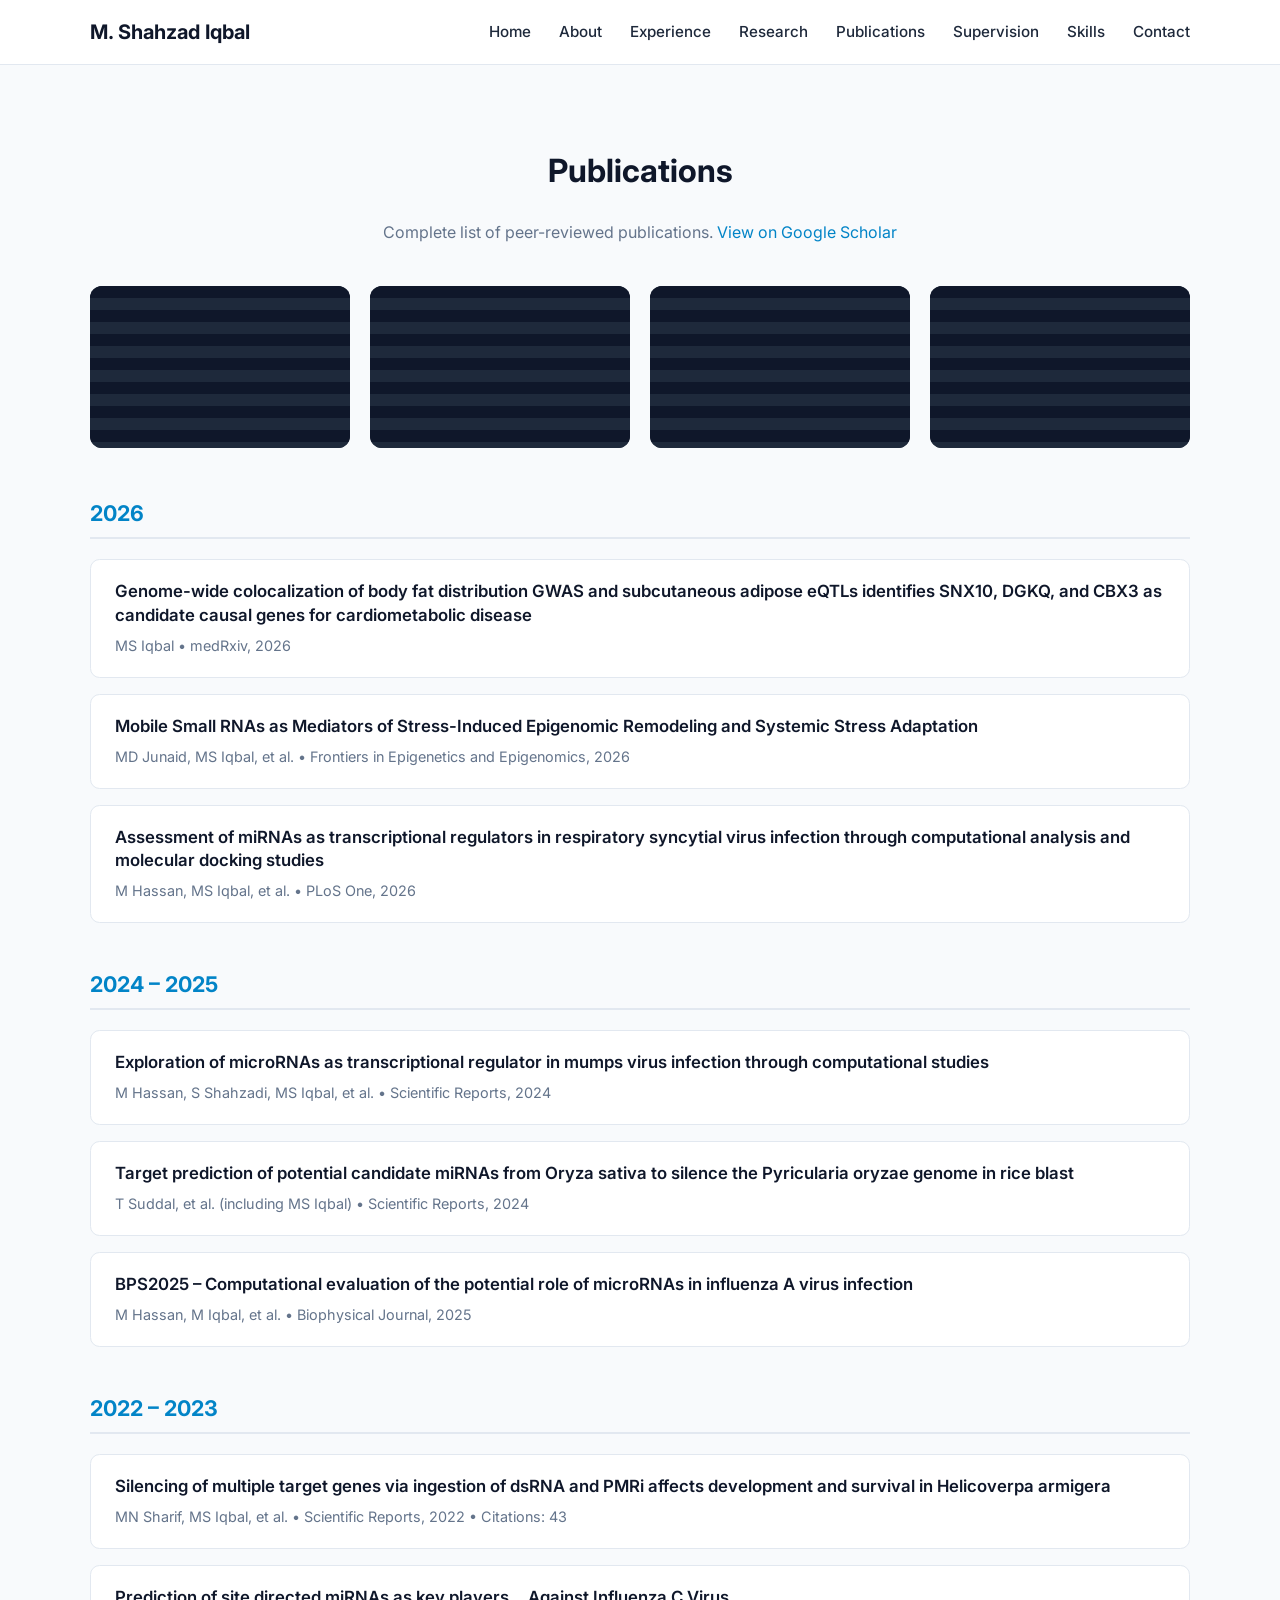
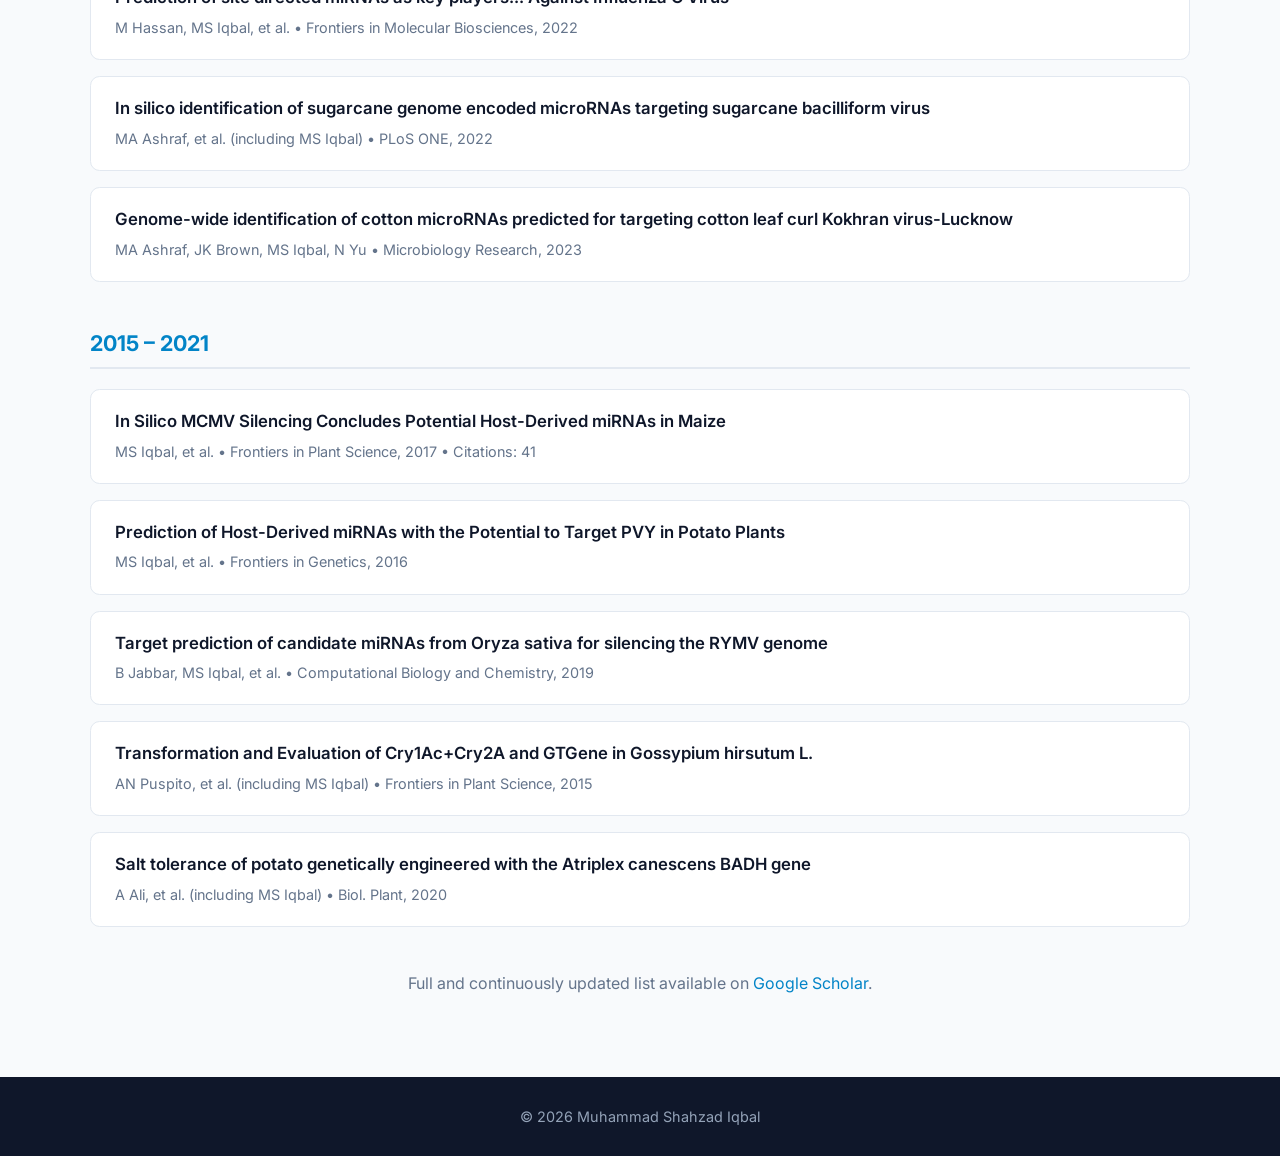
==== publications.html @ 8039675a "Add files via upload" ====
<!DOCTYPE html>
<html lang="en">
<head>
    <meta charset="UTF-8">
    <meta name="viewport" content="width=device-width, initial-scale=1.0">
    <title>Publications | Muhammad Shahzad Iqbal</title>
    <link rel="stylesheet" href="style.css">
    <link href="https://fonts.googleapis.com/css2?family=Inter:wght@400;500;600;700&display=swap" rel="stylesheet">
</head>
<body>

<header class="header">
    <div class="container nav-container">
        <a href="index.html" class="logo">M. Shahzad Iqbal</a>
        <nav class="nav">
            <a href="index.html">Home</a>
            <a href="index.html#about">About</a>
            <a href="index.html#experience">Experience</a>
            <a href="index.html#research">Research</a>
            <a href="publications.html">Publications</a>
            <a href="index.html#supervision">Supervision</a>
            <a href="index.html#skills">Skills</a>
            <a href="index.html#contact">Contact</a>
        </nav>
        <button class="menu-toggle">☰</button>
    </div>
</header>

<section class="section">
    <div class="container">
        <h1 class="section-title">Publications</h1>
        <p class="section-intro">
            Complete list of peer-reviewed publications. 
            <a href="https://scholar.google.com/citations?hl=en&user=-gzVrr4AAAAJ&view_op=list_works&sortby=pubdate" target="_blank">View on Google Scholar</a>
        </p>

        <!-- Highlight Images -->
        <div class="highlight-images">
            <div class="highlight-box">
                <img src="assets/highlight_img1.png" alt="Research Highlight 1" onerror="this.style.display='none'; this.nextElementSibling.style.display='block';">
                <div class="blind-placeholder" style="display:none;"></div>
            </div>
            <div class="highlight-box">
                <img src="assets/highlight_img2.png" alt="Research Highlight 2" onerror="this.style.display='none'; this.nextElementSibling.style.display='block';">
                <div class="blind-placeholder" style="display:none;"></div>
            </div>
            <div class="highlight-box">
                <img src="assets/highlight_img3.png" alt="Research Highlight 3" onerror="this.style.display='none'; this.nextElementSibling.style.display='block';">
                <div class="blind-placeholder" style="display:none;"></div>
            </div>
            <div class="highlight-box">
                <img src="assets/highlight_img4.png" alt="Research Highlight 4" onerror="this.style.display='none'; this.nextElementSibling.style.display='block';">
                <div class="blind-placeholder" style="display:none;"></div>
            </div>
        </div>

        <!-- Year-wise Publications -->
        <div class="year-group">
            <h3 class="year-title">2026</h3>
            <article class="pub-item">
                <h4>Genome-wide colocalization of body fat distribution GWAS and subcutaneous adipose eQTLs identifies SNX10, DGKQ, and CBX3 as candidate causal genes for cardiometabolic disease</h4>
                <p class="pub-meta">MS Iqbal • medRxiv, 2026</p>
            </article>
            <article class="pub-item">
                <h4>Mobile Small RNAs as Mediators of Stress-Induced Epigenomic Remodeling and Systemic Stress Adaptation</h4>
                <p class="pub-meta">MD Junaid, MS Iqbal, et al. • Frontiers in Epigenetics and Epigenomics, 2026</p>
            </article>
            <article class="pub-item">
                <h4>Assessment of miRNAs as transcriptional regulators in respiratory syncytial virus infection through computational analysis and molecular docking studies</h4>
                <p class="pub-meta">M Hassan, MS Iqbal, et al. • PLoS One, 2026</p>
            </article>
        </div>

        <div class="year-group">
            <h3 class="year-title">2024 – 2025</h3>
            <article class="pub-item">
                <h4>Exploration of microRNAs as transcriptional regulator in mumps virus infection through computational studies</h4>
                <p class="pub-meta">M Hassan, S Shahzadi, MS Iqbal, et al. • Scientific Reports, 2024</p>
            </article>
            <article class="pub-item">
                <h4>Target prediction of potential candidate miRNAs from Oryza sativa to silence the Pyricularia oryzae genome in rice blast</h4>
                <p class="pub-meta">T Suddal, et al. (including MS Iqbal) • Scientific Reports, 2024</p>
            </article>
            <article class="pub-item">
                <h4>BPS2025 – Computational evaluation of the potential role of microRNAs in influenza A virus infection</h4>
                <p class="pub-meta">M Hassan, M Iqbal, et al. • Biophysical Journal, 2025</p>
            </article>
        </div>

        <div class="year-group">
            <h3 class="year-title">2022 – 2023</h3>
            <article class="pub-item">
                <h4>Silencing of multiple target genes via ingestion of dsRNA and PMRi affects development and survival in Helicoverpa armigera</h4>
                <p class="pub-meta">MN Sharif, MS Iqbal, et al. • Scientific Reports, 2022 • Citations: 43</p>
            </article>
            <article class="pub-item">
                <h4>Prediction of site directed miRNAs as key players... Against Influenza C Virus</h4>
                <p class="pub-meta">M Hassan, MS Iqbal, et al. • Frontiers in Molecular Biosciences, 2022</p>
            </article>
            <article class="pub-item">
                <h4>In silico identification of sugarcane genome encoded microRNAs targeting sugarcane bacilliform virus</h4>
                <p class="pub-meta">MA Ashraf, et al. (including MS Iqbal) • PLoS ONE, 2022</p>
            </article>
            <article class="pub-item">
                <h4>Genome-wide identification of cotton microRNAs predicted for targeting cotton leaf curl Kokhran virus-Lucknow</h4>
                <p class="pub-meta">MA Ashraf, JK Brown, MS Iqbal, N Yu • Microbiology Research, 2023</p>
            </article>
        </div>

        <div class="year-group">
            <h3 class="year-title">2015 – 2021</h3>
            <article class="pub-item">
                <h4>In Silico MCMV Silencing Concludes Potential Host-Derived miRNAs in Maize</h4>
                <p class="pub-meta">MS Iqbal, et al. • Frontiers in Plant Science, 2017 • Citations: 41</p>
            </article>
            <article class="pub-item">
                <h4>Prediction of Host-Derived miRNAs with the Potential to Target PVY in Potato Plants</h4>
                <p class="pub-meta">MS Iqbal, et al. • Frontiers in Genetics, 2016</p>
            </article>
            <article class="pub-item">
                <h4>Target prediction of candidate miRNAs from Oryza sativa for silencing the RYMV genome</h4>
                <p class="pub-meta">B Jabbar, MS Iqbal, et al. • Computational Biology and Chemistry, 2019</p>
            </article>
            <article class="pub-item">
                <h4>Transformation and Evaluation of Cry1Ac+Cry2A and GTGene in Gossypium hirsutum L.</h4>
                <p class="pub-meta">AN Puspito, et al. (including MS Iqbal) • Frontiers in Plant Science, 2015</p>
            </article>
            <article class="pub-item">
                <h4>Salt tolerance of potato genetically engineered with the Atriplex canescens BADH gene</h4>
                <p class="pub-meta">A Ali, et al. (including MS Iqbal) • Biol. Plant, 2020</p>
            </article>
        </div>

        <p class="more-pubs">
            Full and continuously updated list available on 
            <a href="https://scholar.google.com/citations?hl=en&user=-gzVrr4AAAAJ&view_op=list_works&sortby=pubdate" target="_blank">Google Scholar</a>.
        </p>
    </div>
</section>

<footer class="footer">
    <div class="container"><p>© 2026 Muhammad Shahzad Iqbal</p></div>
</footer>

<script src="script.js"></script>
</body>
</html>
---- style.css ----
/* ========================================
   Modern Academic Portfolio - Style Sheet
   Easy to edit: All colors & spacing use CSS variables
======================================== */

:root {
    /* Color System - Easy to change */
    --primary: #0f172a;
    --accent: #0284c7;
    --accent-hover: #0369a1;
    --background: #f8fafc;
    --surface: #ffffff;
    --text: #1e293b;
    --text-muted: #64748b;
    --border: #e2e8f0;
    --section-alt: #f1f5f9;

    /* Typography */
    --font-main: 'Inter', system-ui, -apple-system, sans-serif;

    /* Spacing */
    --container-width: 1100px;
    --section-padding: 5rem 0;
}

/* Reset & Base */
*, *::before, *::after {
    margin: 0;
    padding: 0;
    box-sizing: border-box;
}

html {
    scroll-behavior: smooth;
}

body {
    font-family: var(--font-main);
    background-color: var(--background);
    color: var(--text);
    line-height: 1.6;
    font-size: 16px;
}

img {
    max-width: 100%;
    display: block;
}

a {
    color: var(--accent);
    text-decoration: none;
    transition: color 0.2s ease;
}

a:hover {
    color: var(--accent-hover);
}

.container {
    width: 90%;
    max-width: var(--container-width);
    margin: 0 auto;
}

/* ========== Header / Navigation ========== */
.header {
    position: sticky;
    top: 0;
    background: rgba(255, 255, 255, 0.95);
    backdrop-filter: blur(10px);
    border-bottom: 1px solid var(--border);
    z-index: 1000;
    padding: 1rem 0;
}

.nav-container {
    display: flex;
    justify-content: space-between;
    align-items: center;
}

.logo {
    font-weight: 700;
    font-size: 1.25rem;
    color: var(--primary);
}

.nav {
    display: flex;
    gap: 1.75rem;
}

.nav a {
    color: var(--text);
    font-weight: 500;
    font-size: 0.95rem;
}

.nav a:hover {
    color: var(--accent);
}

.menu-toggle {
    display: none;
    background: none;
    border: none;
    font-size: 1.5rem;
    cursor: pointer;
    color: var(--primary);
}

/* ========== Hero Section ========== */
.hero {
    padding: 6rem 0 5rem;
    background: linear-gradient(135deg, #f8fafc 0%, #e0f2fe 100%);
}

.hero-content {
    display: grid;
    grid-template-columns: 1.4fr 1fr;
    gap: 3rem;
    align-items: center;
}

.eyebrow {
    text-transform: uppercase;
    letter-spacing: 0.08em;
    font-size: 0.85rem;
    font-weight: 600;
    color: var(--accent);
    margin-bottom: 0.75rem;
}

.hero h1 {
    font-size: 2.75rem;
    font-weight: 700;
    color: var(--primary);
    line-height: 1.2;
    margin-bottom: 0.75rem;
}

.subtitle {
    font-size: 1.2rem;
    font-weight: 500;
    color: var(--text);
    margin-bottom: 1.25rem;
}

.hero-desc {
    color: var(--text-muted);
    margin-bottom: 2rem;
    max-width: 540px;
}

.hero-buttons {
    display: flex;
    gap: 1rem;
    flex-wrap: wrap;
}

.profile-img {
    width: 100%;
    max-width: 340px;
    border-radius: 1rem;
    box-shadow: 0 20px 40px -10px rgba(15, 23, 42, 0.15);
    border: 4px solid white;
    margin: 0 auto;
}

/* ========== Buttons ========== */
.btn {
    display: inline-block;
    padding: 0.75rem 1.75rem;
    border-radius: 0.5rem;
    font-weight: 600;
    font-size: 0.95rem;
    transition: all 0.2s ease;
}

.btn-primary {
    background: var(--accent);
    color: white;
}

.btn-primary:hover {
    background: var(--accent-hover);
    color: white;
    transform: translateY(-1px);
}

.btn-secondary {
    background: white;
    color: var(--primary);
    border: 1px solid var(--border);
}

.btn-secondary:hover {
    border-color: var(--accent);
    color: var(--accent);
}

/* ========== Sections ========== */
.section {
    padding: var(--section-padding);
}

.section-alt {
    background-color: var(--section-alt);
}

.section-title {
    font-size: 2rem;
    font-weight: 700;
    color: var(--primary);
    margin-bottom: 1.5rem;
    text-align: center;
}
/* Contact Grid - Multi column */
.contact-grid {
    display: grid;
    grid-template-columns: repeat(auto-fit, minmax(220px, 1fr));
    gap: 1.25rem;
    margin-top: 2rem;
}

.contact-card {
    background: white;
    border: 1px solid var(--border);
    border-radius: 0.75rem;
    padding: 1.5rem;
    text-align: center;
    color: var(--text);
    transition: all 0.2s ease;
}

.contact-card:hover {
    border-color: var(--accent);
    transform: translateY(-3px);
    box-shadow: 0 8px 20px rgba(2,132,199,0.1);
}

/* Highlight Images + Blind Effect */
.highlight-images {
    display: grid;
    grid-template-columns: repeat(auto-fit, minmax(200px, 1fr));
    gap: 1.25rem;
    margin: 2.5rem 0 3rem;
}

.highlight-box {
    position: relative;
    aspect-ratio: 16/10;
    border-radius: 0.75rem;
    overflow: hidden;
    background: #0f172a;
}

.highlight-box img {
    width: 100%;
    height: 100%;
    object-fit: cover;
}

.blind-placeholder {
    position: absolute;
    inset: 0;
    background: repeating-linear-gradient(
        to bottom,
        #0f172a 0px,
        #0f172a 12px,
        #1e293b 12px,
        #1e293b 24px
    );
    animation: blindRoll 1.8s ease-in-out infinite alternate;
}

@keyframes blindRoll {
    0% { background-position: 0 0; }
    100% { background-position: 0 40px; }
}
.section-intro {
    text-align: center;
    color: var(--text-muted);
    max-width: 700px;
    margin: 0 auto 2.5rem;
}

.subsection-title {
    font-size: 1.15rem;
    font-weight: 600;
    margin: 1.75rem 0 0.75rem;
    color: var(--primary);
}

/* ========== About ========== */
.about-grid {
    display: grid;
    grid-template-columns: 1.6fr 1fr;
    gap: 3rem;
    align-items: start;
}

.about-text p {
    margin-bottom: 1.1rem;
    color: var(--text);
}

.interests-list {
    list-style: none;
    margin-top: 0.5rem;
}

.interests-list li {
    position: relative;
    padding-left: 1.4rem;
    margin-bottom: 0.5rem;
    color: var(--text);
}

.interests-list li::before {
    content: "▸";
    position: absolute;
    left: 0;
    color: var(--accent);
    font-weight: 700;
}

.about-highlights {
    display: grid;
    grid-template-columns: 1fr 1fr;
    gap: 1rem;
}

.highlight-card {
    background: var(--surface);
    border: 1px solid var(--border);
    border-radius: 0.75rem;
    padding: 1.5rem 1rem;
    text-align: center;
    box-shadow: 0 4px 12px rgba(0,0,0,0.03);
}

.highlight-card .number {
    display: block;
    font-size: 1.75rem;
    font-weight: 700;
    color: var(--accent);
    margin-bottom: 0.25rem;
}

.highlight-card .label {
    font-size: 0.85rem;
    color: var(--text-muted);
}

/* ========== Timeline (Experience) ========== */
.timeline {
    position: relative;
    max-width: 800px;
    margin: 0 auto;
}

.timeline::before {
    content: '';
    position: absolute;
    left: 11px;
    top: 0;
    bottom: 0;
    width: 2px;
    background: var(--border);
}

.timeline-item {
    position: relative;
    padding-left: 3rem;
    margin-bottom: 2.5rem;
}

.timeline-marker {
    position: absolute;
    left: 4px;
    top: 6px;
    width: 16px;
    height: 16px;
    background: var(--accent);
    border-radius: 50%;
    border: 3px solid var(--surface);
    box-shadow: 0 0 0 3px var(--accent);
}

.timeline-content h3 {
    font-size: 1.15rem;
    font-weight: 600;
    color: var(--primary);
    margin-bottom: 0.3rem;
}

.timeline-content .meta {
    font-size: 0.9rem;
    color: var(--accent);
    font-weight: 500;
    margin-bottom: 0.5rem;
}

.timeline-content p {
    color: var(--text-muted);
    font-size: 0.95rem;
}

/* ========== Research Areas ========== */
.research-areas {
    display: grid;
    grid-template-columns: repeat(auto-fit, minmax(220px, 1fr));
    gap: 1.25rem;
    margin-top: 1rem;
}

.area-card {
    background: var(--surface);
    border: 1px solid var(--border);
    border-radius: 0.75rem;
    padding: 1.5rem;
    text-align: center;
    font-weight: 600;
    color: var(--primary);
    transition: all 0.2s ease;
}

.area-card:hover {
    border-color: var(--accent);
    transform: translateY(-3px);
    box-shadow: 0 10px 20px rgba(2, 132, 199, 0.08);
}

/* ========== Publications ========== */
.year-group {
    margin-bottom: 2.75rem;
}

.year-title {
    font-size: 1.35rem;
    font-weight: 700;
    color: var(--accent);
    margin-bottom: 1.25rem;
    padding-bottom: 0.4rem;
    border-bottom: 2px solid var(--border);
}

.pub-item {
    background: var(--surface);
    border: 1px solid var(--border);
    border-radius: 0.6rem;
    padding: 1.25rem 1.5rem;
    margin-bottom: 1rem;
}

.pub-item h4 {
    font-size: 1.05rem;
    font-weight: 600;
    color: var(--primary);
    margin-bottom: 0.4rem;
    line-height: 1.4;
}

.pub-meta {
    font-size: 0.9rem;
    color: var(--text-muted);
}

.more-pubs {
    text-align: center;
    margin-top: 2rem;
    color: var(--text-muted);
}

/* ========== Supervision ========== */
.supervision-stats {
    display: grid;
    grid-template-columns: repeat(auto-fit, minmax(180px, 1fr));
    gap: 1.5rem;
    margin-bottom: 2rem;
}

.stat-box {
    background: var(--surface);
    border: 1px solid var(--border);
    border-radius: 0.75rem;
    padding: 2rem 1rem;
    text-align: center;
}

.stat-number {
    display: block;
    font-size: 2.5rem;
    font-weight: 700;
    color: var(--accent);
    line-height: 1;
    margin-bottom: 0.5rem;
}

.stat-label {
    font-size: 0.95rem;
    color: var(--text-muted);
}

.supervision-note {
    text-align: center;
    color: var(--text-muted);
    max-width: 700px;
    margin: 0 auto;
}

/* ========== Skills ========== */
.skills-grid {
    display: grid;
    grid-template-columns: repeat(auto-fit, minmax(260px, 1fr));
    gap: 2rem;
}

.skill-category {
    background: var(--surface);
    border: 1px solid var(--border);
    border-radius: 0.75rem;
    padding: 1.75rem;
}

.skill-category h3 {
    font-size: 1.15rem;
    font-weight: 600;
    color: var(--primary);
    margin-bottom: 1rem;
    padding-bottom: 0.5rem;
    border-bottom: 2px solid var(--accent);
}

.skill-category ul {
    list-style: none;
}

.skill-category li {
    padding: 0.4rem 0;
    color: var(--text);
    position: relative;
    padding-left: 1.2rem;
}

.skill-category li::before {
    content: "•";
    position: absolute;
    left: 0;
    color: var(--accent);
    font-weight: 700;
}

/* ========== Contact ========== */
.contact-container {
    text-align: center;
    max-width: 700px;
}

.contact-intro {
    color: var(--text-muted);
    margin-bottom: 2rem;
}

.contact-details {
    display: flex;
    flex-direction: column;
    gap: 0.85rem;
    margin-bottom: 2rem;
    align-items: center;
}

.contact-item {
    font-size: 1.05rem;
    color: var(--text);
}

/* ========== Footer ========== */
.footer {
    background: var(--primary);
    color: #94a3b8;
    text-align: center;
    padding: 1.75rem 0;
    font-size: 0.9rem;
}

/* ========== Responsive Design ========== */
@media (max-width: 900px) {
    .hero-content {
        grid-template-columns: 1fr;
        text-align: center;
    }

    .hero-text {
        order: 2;
    }

    .hero-image {
        order: 1;
    }

    .hero-desc {
        margin-left: auto;
        margin-right: auto;
    }

    .hero-buttons {
        justify-content: center;
    }

    .about-grid {
        grid-template-columns: 1fr;
    }

    .profile-img {
        max-width: 280px;
    }
}

@media (max-width: 700px) {
    .nav {
        display: none;
    }

    .menu-toggle {
        display: block;
    }

    .hero h1 {
        font-size: 2.1rem;
    }

    .section-title {
        font-size: 1.7rem;
    }

    .about-highlights {
        grid-template-columns: 1fr 1fr;
    }
}

@media (max-width: 480px) {
    .hero {
        padding: 4rem 0 3rem;
    }

    .about-highlights {
        grid-template-columns: 1fr;
    }
}
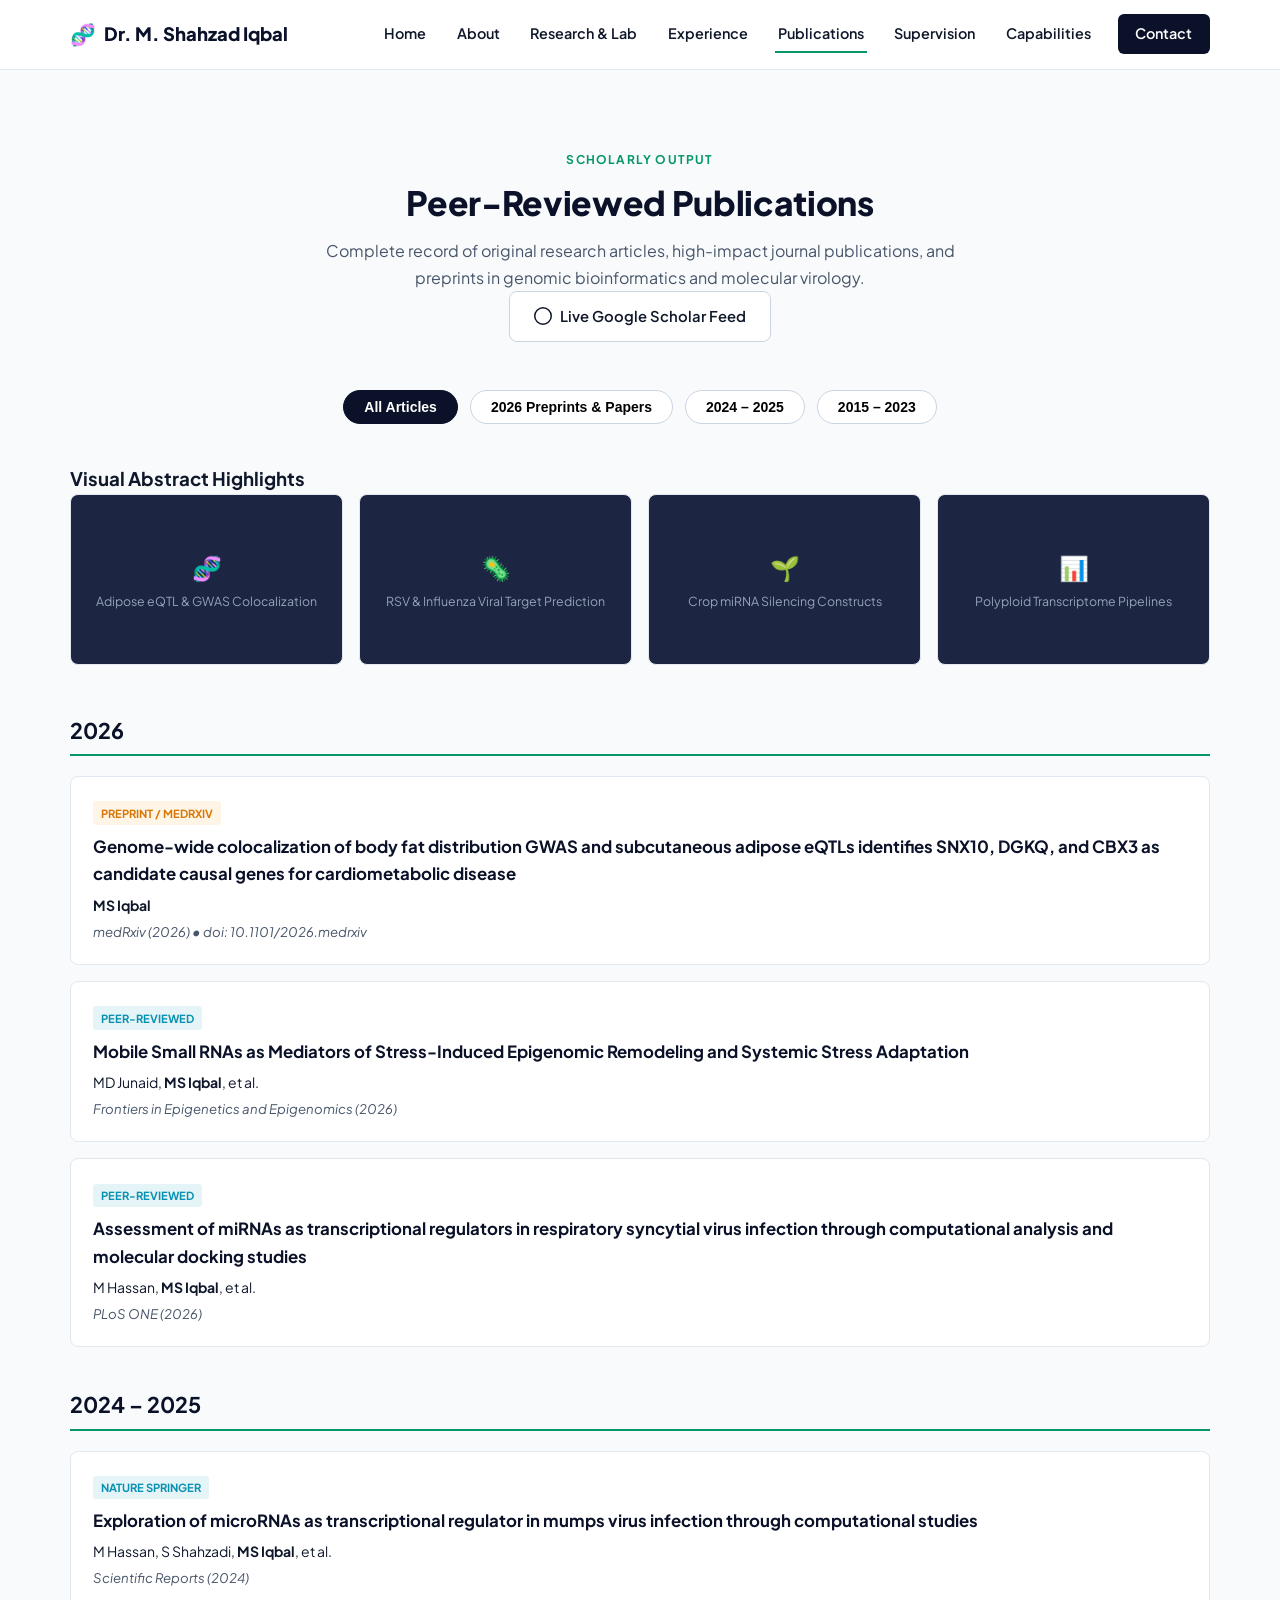
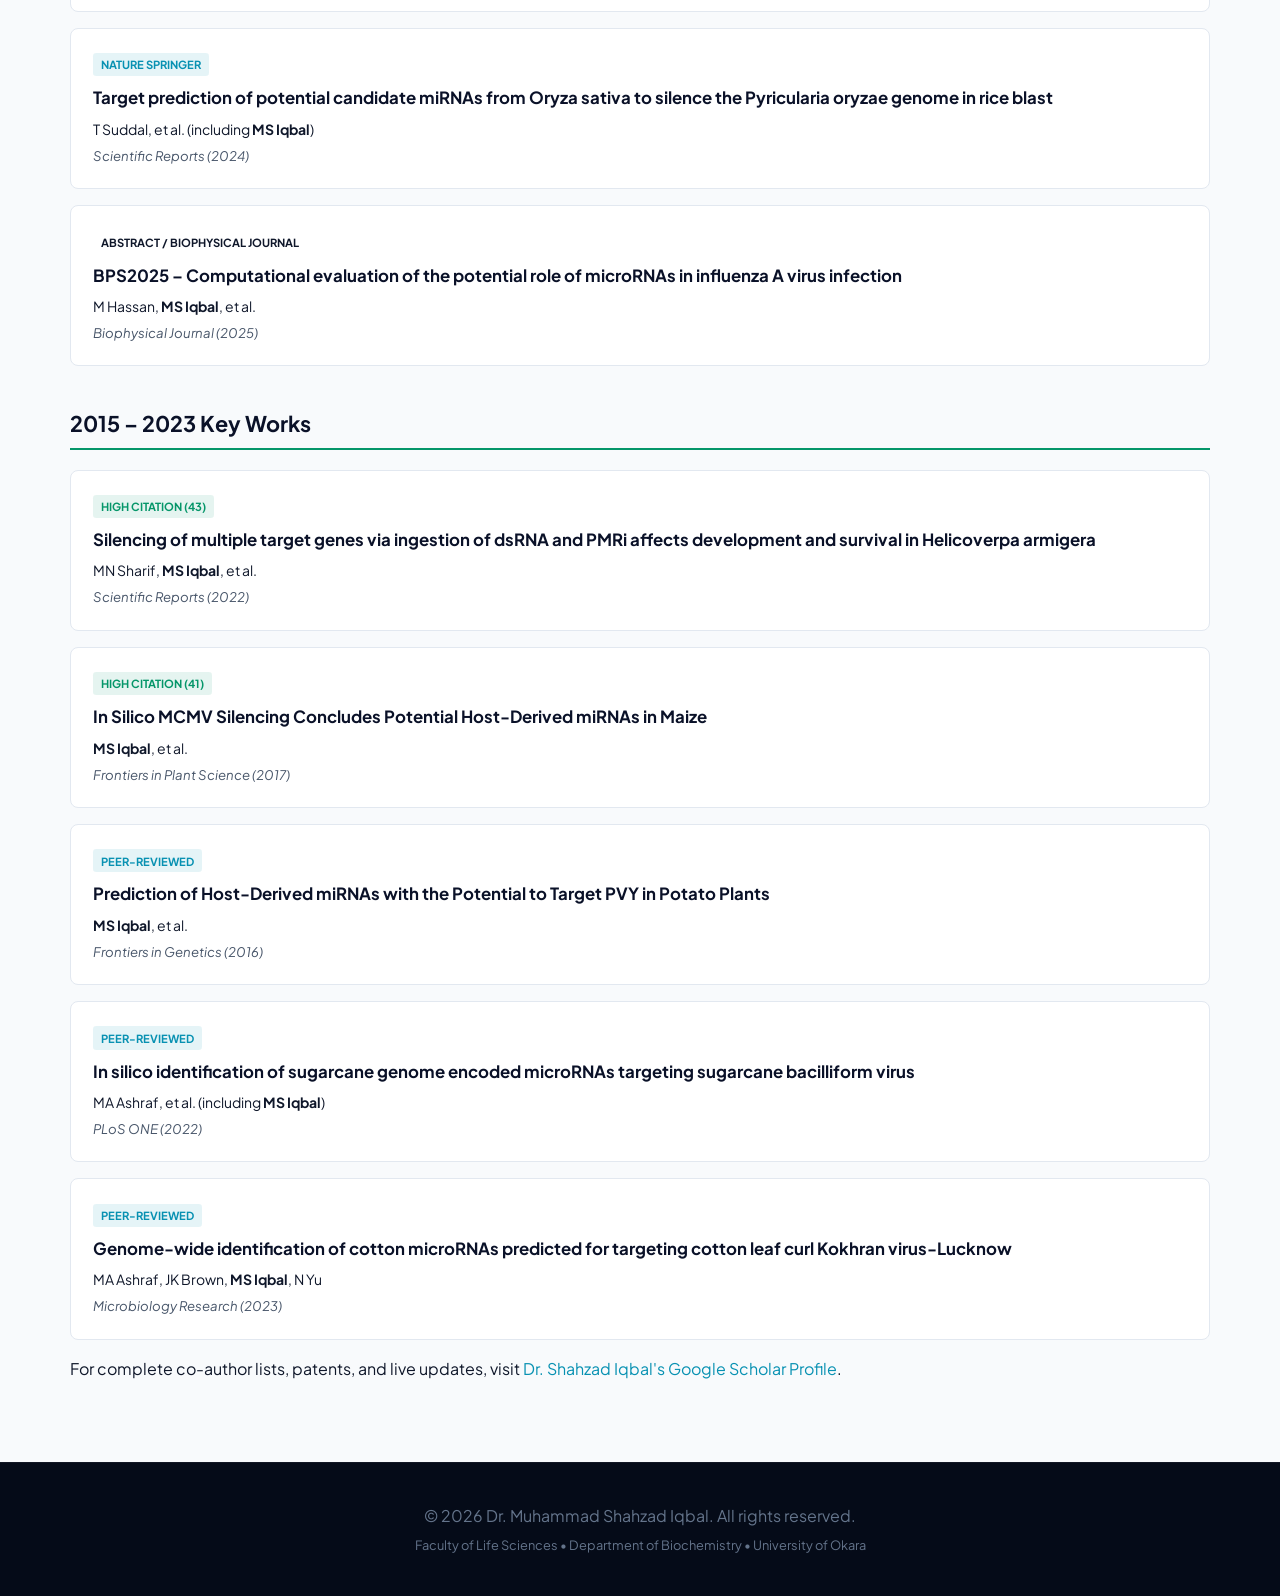
==== commit e94498f4: "Add files via upload" ====
--- a/publications.html
+++ b/publications.html
@@ -3,145 +3,209 @@
 <head>
     <meta charset="UTF-8">
     <meta name="viewport" content="width=device-width, initial-scale=1.0">
-    <title>Publications | Muhammad Shahzad Iqbal</title>
+    <title>Publications | Dr. Muhammad Shahzad Iqbal</title>
+    <meta name="description" content="Peer-reviewed scientific publications, journal papers, and research preprints by Dr. Muhammad Shahzad Iqbal.">
     <link rel="stylesheet" href="style.css">
-    <link href="https://fonts.googleapis.com/css2?family=Inter:wght@400;500;600;700&display=swap" rel="stylesheet">
+    <link rel="preconnect" href="https://fonts.googleapis.com">
+    <link rel="preconnect" href="https://fonts.gstatic.com" crossorigin>
+    <link href="https://fonts.googleapis.com/css2?family=Plus+Jakarta+Sans:wght@400;500;600;700;800&family=JetBrains+Mono:wght@400;500&display=swap" rel="stylesheet">
 </head>
 <body>
 
-<header class="header">
-    <div class="container nav-container">
-        <a href="index.html" class="logo">M. Shahzad Iqbal</a>
-        <nav class="nav">
-            <a href="index.html">Home</a>
-            <a href="index.html#about">About</a>
-            <a href="index.html#experience">Experience</a>
-            <a href="index.html#research">Research</a>
-            <a href="publications.html">Publications</a>
-            <a href="index.html#supervision">Supervision</a>
-            <a href="index.html#skills">Skills</a>
-            <a href="index.html#contact">Contact</a>
-        </nav>
-        <button class="menu-toggle">☰</button>
-    </div>
-</header>
-
-<section class="section">
-    <div class="container">
-        <h1 class="section-title">Publications</h1>
-        <p class="section-intro">
-            Complete list of peer-reviewed publications. 
-            <a href="https://scholar.google.com/citations?hl=en&user=-gzVrr4AAAAJ&view_op=list_works&sortby=pubdate" target="_blank">View on Google Scholar</a>
-        </p>
-
-        <!-- Highlight Images -->
-        <div class="highlight-images">
-            <div class="highlight-box">
-                <img src="assets/highlight_img1.png" alt="Research Highlight 1" onerror="this.style.display='none'; this.nextElementSibling.style.display='block';">
-                <div class="blind-placeholder" style="display:none;"></div>
-            </div>
-            <div class="highlight-box">
-                <img src="assets/highlight_img2.png" alt="Research Highlight 2" onerror="this.style.display='none'; this.nextElementSibling.style.display='block';">
-                <div class="blind-placeholder" style="display:none;"></div>
-            </div>
-            <div class="highlight-box">
-                <img src="assets/highlight_img3.png" alt="Research Highlight 3" onerror="this.style.display='none'; this.nextElementSibling.style.display='block';">
-                <div class="blind-placeholder" style="display:none;"></div>
-            </div>
-            <div class="highlight-box">
-                <img src="assets/highlight_img4.png" alt="Research Highlight 4" onerror="this.style.display='none'; this.nextElementSibling.style.display='block';">
-                <div class="blind-placeholder" style="display:none;"></div>
-            </div>
+    <!-- Header Navigation -->
+    <header class="header">
+        <div class="container nav-container">
+            <a href="index.html" class="logo">
+                <span class="logo-mark">🧬</span>
+                <span class="logo-text">Dr. M. Shahzad Iqbal</span>
+            </a>
+            <nav class="nav">
+                <a href="index.html">Home</a>
+                <a href="index.html#about">About</a>
+                <a href="index.html#research">Research & Lab</a>
+                <a href="index.html#experience">Experience</a>
+                <a href="publications.html" class="active">Publications</a>
+                <a href="index.html#supervision">Supervision</a>
+                <a href="index.html#skills">Capabilities</a>
+                <a href="index.html#contact" class="nav-cta">Contact</a>
+            </nav>
+            <button class="menu-toggle" aria-label="Toggle navigation menu">
+                <span></span>
+                <span></span>
+                <span></span>
+            </button>
         </div>
-
-        <!-- Year-wise Publications -->
-        <div class="year-group">
-            <h3 class="year-title">2026</h3>
-            <article class="pub-item">
-                <h4>Genome-wide colocalization of body fat distribution GWAS and subcutaneous adipose eQTLs identifies SNX10, DGKQ, and CBX3 as candidate causal genes for cardiometabolic disease</h4>
-                <p class="pub-meta">MS Iqbal • medRxiv, 2026</p>
-            </article>
-            <article class="pub-item">
-                <h4>Mobile Small RNAs as Mediators of Stress-Induced Epigenomic Remodeling and Systemic Stress Adaptation</h4>
-                <p class="pub-meta">MD Junaid, MS Iqbal, et al. • Frontiers in Epigenetics and Epigenomics, 2026</p>
-            </article>
-            <article class="pub-item">
-                <h4>Assessment of miRNAs as transcriptional regulators in respiratory syncytial virus infection through computational analysis and molecular docking studies</h4>
-                <p class="pub-meta">M Hassan, MS Iqbal, et al. • PLoS One, 2026</p>
-            </article>
+    </header>
+
+    <main class="section">
+        <div class="container">
+            <div class="section-header text-center">
+                <span class="section-eyebrow">Scholarly Output</span>
+                <h2 class="section-title">Peer-Reviewed Publications</h2>
+                <p class="section-intro">
+                    Complete record of original research articles, high-impact journal publications, and preprints in genomic bioinformatics and molecular virology.
+                </p>
+                <div class="scholar-badge-wrapper">
+                    <a href="https://scholar.google.com/citations?hl=en&user=-gzVrr4AAAAJ" target="_blank" rel="noopener" class="btn btn-secondary">
+                        <svg width="18" height="18" viewBox="0 0 24 24" fill="currentColor"><path d="M12 24a12 12 0 1 1 12-12 12.013 12.013 0 0 1-12 12zm0-22a10 10 0 1 0 10 10A10.011 10.011 0 0 0 12 2z"/></svg>
+                        <span>Live Google Scholar Feed</span>
+                    </a>
+                </div>
+            </div>
+
+            <!-- Publications Filter Tabs -->
+            <div class="pub-tabs">
+                <button class="tab-btn active" data-filter="all">All Articles</button>
+                <button class="tab-btn" data-filter="2026">2026 Preprints & Papers</button>
+                <button class="tab-btn" data-filter="recent">2024 – 2025</button>
+                <button class="tab-btn" data-filter="archive">2015 – 2023</button>
+            </div>
+
+            <!-- Graphical Research Highlights -->
+            <div class="research-gallery">
+                <h3>Visual Abstract Highlights</h3>
+                <div class="highlight-images">
+                    <div class="highlight-box">
+                        <img src="assets/highlight_img1.png" alt="Research Highlight 1" onerror="this.style.display='none'; this.nextElementSibling.style.display='flex';">
+                        <div class="fallback-placeholder">
+                            <span>🧬</span>
+                            <p>Adipose eQTL & GWAS Colocalization</p>
+                        </div>
+                    </div>
+                    <div class="highlight-box">
+                        <img src="assets/highlight_img2.png" alt="Research Highlight 2" onerror="this.style.display='none'; this.nextElementSibling.style.display='flex';">
+                        <div class="fallback-placeholder">
+                            <span>🦠</span>
+                            <p>RSV & Influenza Viral Target Prediction</p>
+                        </div>
+                    </div>
+                    <div class="highlight-box">
+                        <img src="assets/highlight_img3.png" alt="Research Highlight 3" onerror="this.style.display='none'; this.nextElementSibling.style.display='flex';">
+                        <div class="fallback-placeholder">
+                            <span>🌱</span>
+                            <p>Crop miRNA Silencing Constructs</p>
+                        </div>
+                    </div>
+                    <div class="highlight-box">
+                        <img src="assets/highlight_img4.png" alt="Research Highlight 4" onerror="this.style.display='none'; this.nextElementSibling.style.display='flex';">
+                        <div class="fallback-placeholder">
+                            <span>📊</span>
+                            <p>Polyploid Transcriptome Pipelines</p>
+                        </div>
+                    </div>
+                </div>
+            </div>
+
+            <!-- Publication List Container -->
+            <div class="pub-list">
+
+                <!-- 2026 -->
+                <div class="pub-group" data-category="2026">
+                    <h3 class="year-header">2026</h3>
+                    
+                    <article class="pub-card">
+                        <div class="pub-tag preprint">Preprint / medRxiv</div>
+                        <h4 class="pub-title">Genome-wide colocalization of body fat distribution GWAS and subcutaneous adipose eQTLs identifies SNX10, DGKQ, and CBX3 as candidate causal genes for cardiometabolic disease</h4>
+                        <div class="pub-authors"><strong>MS Iqbal</strong></div>
+                        <div class="pub-journal">medRxiv (2026) • doi: 10.1101/2026.medrxiv</div>
+                    </article>
+
+                    <article class="pub-card">
+                        <div class="pub-tag journal">Peer-Reviewed</div>
+                        <h4 class="pub-title">Mobile Small RNAs as Mediators of Stress-Induced Epigenomic Remodeling and Systemic Stress Adaptation</h4>
+                        <div class="pub-authors">MD Junaid, <strong>MS Iqbal</strong>, et al.</div>
+                        <div class="pub-journal">Frontiers in Epigenetics and Epigenomics (2026)</div>
+                    </article>
+
+                    <article class="pub-card">
+                        <div class="pub-tag journal">Peer-Reviewed</div>
+                        <h4 class="pub-title">Assessment of miRNAs as transcriptional regulators in respiratory syncytial virus infection through computational analysis and molecular docking studies</h4>
+                        <div class="pub-authors">M Hassan, <strong>MS Iqbal</strong>, et al.</div>
+                        <div class="pub-journal">PLoS ONE (2026)</div>
+                    </article>
+                </div>
+
+                <!-- 2024 - 2025 -->
+                <div class="pub-group" data-category="recent">
+                    <h3 class="year-header">2024 – 2025</h3>
+
+                    <article class="pub-card">
+                        <div class="pub-tag journal">Nature Springer</div>
+                        <h4 class="pub-title">Exploration of microRNAs as transcriptional regulator in mumps virus infection through computational studies</h4>
+                        <div class="pub-authors">M Hassan, S Shahzadi, <strong>MS Iqbal</strong>, et al.</div>
+                        <div class="pub-journal">Scientific Reports (2024)</div>
+                    </article>
+
+                    <article class="pub-card">
+                        <div class="pub-tag journal">Nature Springer</div>
+                        <h4 class="pub-title">Target prediction of potential candidate miRNAs from Oryza sativa to silence the Pyricularia oryzae genome in rice blast</h4>
+                        <div class="pub-authors">T Suddal, et al. (including <strong>MS Iqbal</strong>)</div>
+                        <div class="pub-journal">Scientific Reports (2024)</div>
+                    </article>
+
+                    <article class="pub-card">
+                        <div class="pub-tag conference">Abstract / Biophysical Journal</div>
+                        <h4 class="pub-title">BPS2025 – Computational evaluation of the potential role of microRNAs in influenza A virus infection</h4>
+                        <div class="pub-authors">M Hassan, <strong>MS Iqbal</strong>, et al.</div>
+                        <div class="pub-journal">Biophysical Journal (2025)</div>
+                    </article>
+                </div>
+
+                <!-- Earlier Years -->
+                <div class="pub-group" data-category="archive">
+                    <h3 class="year-header">2015 – 2023 Key Works</h3>
+
+                    <article class="pub-card">
+                        <div class="pub-tag high-impact">High Citation (43)</div>
+                        <h4 class="pub-title">Silencing of multiple target genes via ingestion of dsRNA and PMRi affects development and survival in Helicoverpa armigera</h4>
+                        <div class="pub-authors">MN Sharif, <strong>MS Iqbal</strong>, et al.</div>
+                        <div class="pub-journal">Scientific Reports (2022)</div>
+                    </article>
+
+                    <article class="pub-card">
+                        <div class="pub-tag high-impact">High Citation (41)</div>
+                        <h4 class="pub-title">In Silico MCMV Silencing Concludes Potential Host-Derived miRNAs in Maize</h4>
+                        <div class="pub-authors"><strong>MS Iqbal</strong>, et al.</div>
+                        <div class="pub-journal">Frontiers in Plant Science (2017)</div>
+                    </article>
+
+                    <article class="pub-card">
+                        <div class="pub-tag journal">Peer-Reviewed</div>
+                        <h4 class="pub-title">Prediction of Host-Derived miRNAs with the Potential to Target PVY in Potato Plants</h4>
+                        <div class="pub-authors"><strong>MS Iqbal</strong>, et al.</div>
+                        <div class="pub-journal">Frontiers in Genetics (2016)</div>
+                    </article>
+
+                    <article class="pub-card">
+                        <div class="pub-tag journal">Peer-Reviewed</div>
+                        <h4 class="pub-title">In silico identification of sugarcane genome encoded microRNAs targeting sugarcane bacilliform virus</h4>
+                        <div class="pub-authors">MA Ashraf, et al. (including <strong>MS Iqbal</strong>)</div>
+                        <div class="pub-journal">PLoS ONE (2022)</div>
+                    </article>
+
+                    <article class="pub-card">
+                        <div class="pub-tag journal">Peer-Reviewed</div>
+                        <h4 class="pub-title">Genome-wide identification of cotton microRNAs predicted for targeting cotton leaf curl Kokhran virus-Lucknow</h4>
+                        <div class="pub-authors">MA Ashraf, JK Brown, <strong>MS Iqbal</strong>, N Yu</div>
+                        <div class="pub-journal">Microbiology Research (2023)</div>
+                    </article>
+                </div>
+
+            </div>
+
+            <div class="scholar-footer-note">
+                <p>For complete co-author lists, patents, and live updates, visit <a href="https://scholar.google.com/citations?hl=en&user=-gzVrr4AAAAJ" target="_blank" rel="noopener">Dr. Shahzad Iqbal's Google Scholar Profile</a>.</p>
+            </div>
         </div>
-
-        <div class="year-group">
-            <h3 class="year-title">2024 – 2025</h3>
-            <article class="pub-item">
-                <h4>Exploration of microRNAs as transcriptional regulator in mumps virus infection through computational studies</h4>
-                <p class="pub-meta">M Hassan, S Shahzadi, MS Iqbal, et al. • Scientific Reports, 2024</p>
-            </article>
-            <article class="pub-item">
-                <h4>Target prediction of potential candidate miRNAs from Oryza sativa to silence the Pyricularia oryzae genome in rice blast</h4>
-                <p class="pub-meta">T Suddal, et al. (including MS Iqbal) • Scientific Reports, 2024</p>
-            </article>
-            <article class="pub-item">
-                <h4>BPS2025 – Computational evaluation of the potential role of microRNAs in influenza A virus infection</h4>
-                <p class="pub-meta">M Hassan, M Iqbal, et al. • Biophysical Journal, 2025</p>
-            </article>
+    </main>
+
+    <footer class="footer">
+        <div class="container footer-content">
+            <p>© 2026 Dr. Muhammad Shahzad Iqbal. All rights reserved.</p>
+            <p class="footer-sub">Faculty of Life Sciences • Department of Biochemistry • University of Okara</p>
         </div>
-
-        <div class="year-group">
-            <h3 class="year-title">2022 – 2023</h3>
-            <article class="pub-item">
-                <h4>Silencing of multiple target genes via ingestion of dsRNA and PMRi affects development and survival in Helicoverpa armigera</h4>
-                <p class="pub-meta">MN Sharif, MS Iqbal, et al. • Scientific Reports, 2022 • Citations: 43</p>
-            </article>
-            <article class="pub-item">
-                <h4>Prediction of site directed miRNAs as key players... Against Influenza C Virus</h4>
-                <p class="pub-meta">M Hassan, MS Iqbal, et al. • Frontiers in Molecular Biosciences, 2022</p>
-            </article>
-            <article class="pub-item">
-                <h4>In silico identification of sugarcane genome encoded microRNAs targeting sugarcane bacilliform virus</h4>
-                <p class="pub-meta">MA Ashraf, et al. (including MS Iqbal) • PLoS ONE, 2022</p>
-            </article>
-            <article class="pub-item">
-                <h4>Genome-wide identification of cotton microRNAs predicted for targeting cotton leaf curl Kokhran virus-Lucknow</h4>
-                <p class="pub-meta">MA Ashraf, JK Brown, MS Iqbal, N Yu • Microbiology Research, 2023</p>
-            </article>
-        </div>
-
-        <div class="year-group">
-            <h3 class="year-title">2015 – 2021</h3>
-            <article class="pub-item">
-                <h4>In Silico MCMV Silencing Concludes Potential Host-Derived miRNAs in Maize</h4>
-                <p class="pub-meta">MS Iqbal, et al. • Frontiers in Plant Science, 2017 • Citations: 41</p>
-            </article>
-            <article class="pub-item">
-                <h4>Prediction of Host-Derived miRNAs with the Potential to Target PVY in Potato Plants</h4>
-                <p class="pub-meta">MS Iqbal, et al. • Frontiers in Genetics, 2016</p>
-            </article>
-            <article class="pub-item">
-                <h4>Target prediction of candidate miRNAs from Oryza sativa for silencing the RYMV genome</h4>
-                <p class="pub-meta">B Jabbar, MS Iqbal, et al. • Computational Biology and Chemistry, 2019</p>
-            </article>
-            <article class="pub-item">
-                <h4>Transformation and Evaluation of Cry1Ac+Cry2A and GTGene in Gossypium hirsutum L.</h4>
-                <p class="pub-meta">AN Puspito, et al. (including MS Iqbal) • Frontiers in Plant Science, 2015</p>
-            </article>
-            <article class="pub-item">
-                <h4>Salt tolerance of potato genetically engineered with the Atriplex canescens BADH gene</h4>
-                <p class="pub-meta">A Ali, et al. (including MS Iqbal) • Biol. Plant, 2020</p>
-            </article>
-        </div>
-
-        <p class="more-pubs">
-            Full and continuously updated list available on 
-            <a href="https://scholar.google.com/citations?hl=en&user=-gzVrr4AAAAJ&view_op=list_works&sortby=pubdate" target="_blank">Google Scholar</a>.
-        </p>
-    </div>
-</section>
-
-<footer class="footer">
-    <div class="container"><p>© 2026 Muhammad Shahzad Iqbal</p></div>
-</footer>
-
-<script src="script.js"></script>
+    </footer>
+
+    <script src="script.js"></script>
 </body>
 </html>
--- a/style.css
+++ b/style.css
@@ -1,29 +1,36 @@
-/* ========================================
-   Modern Academic Portfolio - Style Sheet
-   Easy to edit: All colors & spacing use CSS variables
-======================================== */
+/* ==========================================================================
+   Modern Academic PI Portfolio Theme
+   Target: Dr. Muhammad Shahzad Iqbal (Assistant Professor)
+   Colors: Deep Navy (Slate), Emerald Accent, Clean White Surfaces
+   ========================================================================== */
 
 :root {
-    /* Color System - Easy to change */
-    --primary: #0f172a;
-    --accent: #0284c7;
-    --accent-hover: #0369a1;
-    --background: #f8fafc;
+    /* Color Palette */
+    --primary: #0a1128;
+    --primary-light: #1c2541;
+    --accent: #059669; /* Bio Emerald Green */
+    --accent-hover: #047857;
+    --accent-cyan: #0891b2;
+    --bg-main: #f8fafc;
+    --bg-alt: #f1f5f9;
     --surface: #ffffff;
-    --text: #1e293b;
-    --text-muted: #64748b;
-    --border: #e2e8f0;
-    --section-alt: #f1f5f9;
+    --text-dark: #0f172a;
+    --text-muted: #475569;
+    --border-light: #e2e8f0;
+    --border-subtle: #cbd5e1;
 
     /* Typography */
-    --font-main: 'Inter', system-ui, -apple-system, sans-serif;
-
-    /* Spacing */
-    --container-width: 1100px;
-    --section-padding: 5rem 0;
-}
-
-/* Reset & Base */
+    --font-heading: 'Plus Jakarta Sans', system-ui, -apple-system, sans-serif;
+    --font-mono: 'JetBrains Mono', monospace;
+
+    /* Transitions & Shadows */
+    --transition: all 0.25s cubic-bezier(0.4, 0, 0.2, 1);
+    --shadow-sm: 0 1px 3px rgba(0, 0, 0, 0.05);
+    --shadow-md: 0 4px 12px rgba(15, 23, 42, 0.08);
+    --shadow-lg: 0 12px 30px rgba(15, 23, 42, 0.12);
+}
+
+/* Reset & Global Options */
 *, *::before, *::after {
     margin: 0;
     padding: 0;
@@ -35,43 +42,39 @@
 }
 
 body {
-    font-family: var(--font-main);
-    background-color: var(--background);
-    color: var(--text);
-    line-height: 1.6;
+    font-family: var(--font-heading);
+    background-color: var(--bg-main);
+    color: var(--text-dark);
+    line-height: 1.65;
     font-size: 16px;
-}
-
-img {
-    max-width: 100%;
-    display: block;
-}
-
-a {
-    color: var(--accent);
-    text-decoration: none;
-    transition: color 0.2s ease;
-}
-
-a:hover {
-    color: var(--accent-hover);
+    -webkit-font-smoothing: antialiased;
 }
 
 .container {
     width: 90%;
-    max-width: var(--container-width);
+    max-width: 1140px;
     margin: 0 auto;
 }
 
-/* ========== Header / Navigation ========== */
+a {
+    color: var(--accent-cyan);
+    text-decoration: none;
+    transition: var(--transition);
+}
+
+a:hover {
+    color: var(--accent);
+}
+
+/* Header & Nav */
 .header {
     position: sticky;
     top: 0;
-    background: rgba(255, 255, 255, 0.95);
-    backdrop-filter: blur(10px);
-    border-bottom: 1px solid var(--border);
+    background: rgba(255, 255, 255, 0.92);
+    backdrop-filter: blur(12px);
+    border-bottom: 1px solid var(--border-light);
     z-index: 1000;
-    padding: 1rem 0;
+    padding: 0.9rem 0;
 }
 
 .nav-container {
@@ -81,76 +84,166 @@
 }
 
 .logo {
-    font-weight: 700;
-    font-size: 1.25rem;
-    color: var(--primary);
+    display: flex;
+    align-items: center;
+    gap: 0.5rem;
+    font-weight: 800;
+    font-size: 1.15rem;
+    color: var(--primary);
+}
+
+.logo-mark {
+    font-size: 1.3rem;
 }
 
 .nav {
     display: flex;
-    gap: 1.75rem;
+    align-items: center;
+    gap: 1.5rem;
 }
 
 .nav a {
-    color: var(--text);
-    font-weight: 500;
-    font-size: 0.95rem;
-}
-
-.nav a:hover {
-    color: var(--accent);
+    color: var(--text-dark);
+    font-weight: 600;
+    font-size: 0.9rem;
+    padding: 0.4rem 0.2rem;
+    position: relative;
+}
+
+.nav a::after {
+    content: '';
+    position: absolute;
+    bottom: 0;
+    left: 0;
+    width: 0;
+    height: 2px;
+    background: var(--accent);
+    transition: var(--transition);
+}
+
+.nav a:hover::after,
+.nav a.active::after {
+    width: 100%;
+}
+
+.nav-cta {
+    background: var(--primary);
+    color: white !important;
+    padding: 0.5rem 1.1rem !important;
+    border-radius: 0.375rem;
+}
+
+.nav-cta::after {
+    display: none !important;
+}
+
+.nav-cta:hover {
+    background: var(--accent);
 }
 
 .menu-toggle {
     display: none;
     background: none;
     border: none;
-    font-size: 1.5rem;
     cursor: pointer;
-    color: var(--primary);
-}
-
-/* ========== Hero Section ========== */
+    flex-direction: column;
+    gap: 5px;
+}
+
+.menu-toggle span {
+    width: 24px;
+    height: 2px;
+    background: var(--primary);
+    transition: var(--transition);
+}
+
+/* Hero Section */
 .hero {
-    padding: 6rem 0 5rem;
-    background: linear-gradient(135deg, #f8fafc 0%, #e0f2fe 100%);
+    position: relative;
+    padding: 5.5rem 0 4.5rem;
+    background: radial-gradient(circle at 10% 20%, rgba(8, 145, 178, 0.08) 0%, rgba(248, 250, 252, 1) 90%);
+    overflow: hidden;
 }
 
 .hero-content {
     display: grid;
-    grid-template-columns: 1.4fr 1fr;
-    gap: 3rem;
-    align-items: center;
-}
-
-.eyebrow {
-    text-transform: uppercase;
-    letter-spacing: 0.08em;
-    font-size: 0.85rem;
+    grid-template-columns: 1.3fr 1fr;
+    gap: 3.5rem;
+    align-items: center;
+}
+
+.badge {
+    display: inline-flex;
+    align-items: center;
+    gap: 0.5rem;
+    background: rgba(5, 150, 105, 0.1);
+    color: var(--accent);
+    font-size: 0.825rem;
+    font-weight: 700;
+    padding: 0.35rem 0.85rem;
+    border-radius: 2rem;
+    margin-bottom: 1.25rem;
+}
+
+.badge-dot {
+    width: 7px;
+    height: 7px;
+    background: var(--accent);
+    border-radius: 50%;
+}
+
+.hero h1 {
+    font-size: 2.85rem;
+    font-weight: 800;
+    color: var(--primary);
+    line-height: 1.15;
+    margin-bottom: 0.75rem;
+    letter-spacing: -0.02em;
+}
+
+.subtitle {
+    font-size: 1.15rem;
     font-weight: 600;
-    color: var(--accent);
-    margin-bottom: 0.75rem;
-}
-
-.hero h1 {
-    font-size: 2.75rem;
-    font-weight: 700;
-    color: var(--primary);
-    line-height: 1.2;
-    margin-bottom: 0.75rem;
-}
-
-.subtitle {
-    font-size: 1.2rem;
-    font-weight: 500;
-    color: var(--text);
-    margin-bottom: 1.25rem;
+    color: var(--accent-cyan);
+    margin-bottom: 1rem;
 }
 
 .hero-desc {
     color: var(--text-muted);
+    font-size: 1rem;
+    margin-bottom: 1.75rem;
+    max-width: 580px;
+}
+
+.hero-stats-strip {
+    display: flex;
+    align-items: center;
+    gap: 1.25rem;
+    background: var(--surface);
+    padding: 0.85rem 1.25rem;
+    border-radius: 0.5rem;
+    border: 1px solid var(--border-light);
+    box-shadow: var(--shadow-sm);
     margin-bottom: 2rem;
-    max-width: 540px;
+    width: fit-content;
+}
+
+.mini-stat-num {
+    font-weight: 800;
+    font-size: 1.25rem;
+    color: var(--primary);
+}
+
+.mini-stat-label {
+    font-size: 0.775rem;
+    color: var(--text-muted);
+    display: block;
+}
+
+.mini-stat-divider {
+    width: 1px;
+    height: 28px;
+    background: var(--border-light);
 }
 
 .hero-buttons {
@@ -159,101 +252,578 @@
     flex-wrap: wrap;
 }
 
+.btn {
+    display: inline-flex;
+    align-items: center;
+    gap: 0.5rem;
+    padding: 0.75rem 1.5rem;
+    border-radius: 0.5rem;
+    font-weight: 600;
+    font-size: 0.925rem;
+    cursor: pointer;
+    transition: var(--transition);
+}
+
+.btn-primary {
+    background: var(--accent);
+    color: white;
+    border: none;
+}
+
+.btn-primary:hover {
+    background: var(--accent-hover);
+    color: white;
+    box-shadow: 0 4px 14px rgba(5, 150, 105, 0.35);
+}
+
+.btn-secondary {
+    background: var(--surface);
+    color: var(--text-dark);
+    border: 1px solid var(--border-subtle);
+}
+
+.btn-secondary:hover {
+    border-color: var(--accent-cyan);
+    color: var(--accent-cyan);
+}
+
+/* Profile Image Card */
+.hero-image-wrapper {
+    position: relative;
+}
+
+.hero-card {
+    position: relative;
+    background: var(--surface);
+    padding: 0.75rem;
+    border-radius: 1rem;
+    box-shadow: var(--shadow-lg);
+    border: 1px solid var(--border-light);
+}
+
 .profile-img {
     width: 100%;
-    max-width: 340px;
-    border-radius: 1rem;
-    box-shadow: 0 20px 40px -10px rgba(15, 23, 42, 0.15);
-    border: 4px solid white;
-    margin: 0 auto;
-}
-
-/* ========== Buttons ========== */
-.btn {
-    display: inline-block;
-    padding: 0.75rem 1.75rem;
+    border-radius: 0.75rem;
+    display: block;
+    object-fit: cover;
+}
+
+.hero-card-badge {
+    position: absolute;
+    bottom: -15px;
+    left: 20px;
+    right: 20px;
+    background: var(--primary);
+    color: white;
+    padding: 0.75rem 1rem;
     border-radius: 0.5rem;
+    display: flex;
+    align-items: center;
+    gap: 0.75rem;
+    font-size: 0.825rem;
+}
+
+.hero-card-badge strong {
+    display: block;
+    font-size: 0.9rem;
+}
+
+/* Section Controls */
+.section {
+    padding: 5rem 0;
+}
+
+.section-dark {
+    background: var(--primary);
+    color: white;
+}
+
+.section-dark .section-title {
+    color: white;
+}
+
+.section-dark .section-intro {
+    color: #94a3b8;
+}
+
+.section-alt {
+    background: var(--bg-alt);
+}
+
+.section-header {
+    margin-bottom: 3rem;
+}
+
+.section-eyebrow {
+    text-transform: uppercase;
+    font-size: 0.75rem;
+    letter-spacing: 0.1em;
+    font-weight: 700;
+    color: var(--accent);
+    display: block;
+    margin-bottom: 0.35rem;
+}
+
+.section-title {
+    font-size: 2.1rem;
+    font-weight: 800;
+    color: var(--primary);
+    letter-spacing: -0.01em;
+}
+
+.section-intro {
+    color: var(--text-muted);
+    max-width: 650px;
+    margin-top: 0.5rem;
+}
+
+.text-center {
+    text-align: center;
+}
+
+.text-center .section-intro {
+    margin-left: auto;
+    margin-right: auto;
+}
+
+/* About Layout */
+.about-grid {
+    display: grid;
+    grid-template-columns: 1.5fr 1fr;
+    gap: 3.5rem;
+}
+
+.about-text .lead {
+    font-size: 1.1rem;
+    font-weight: 500;
+    margin-bottom: 1rem;
+}
+
+.subsection-title {
+    font-size: 1.15rem;
+    font-weight: 700;
+    margin: 2rem 0 1rem;
+}
+
+.thrust-grid {
+    display: grid;
+    gap: 1.25rem;
+}
+
+.thrust-item {
+    display: flex;
+    gap: 1rem;
+    background: var(--surface);
+    padding: 1rem;
+    border-radius: 0.5rem;
+    border: 1px solid var(--border-light);
+}
+
+.thrust-icon {
+    font-size: 1.5rem;
+}
+
+.thrust-item h4 {
+    font-size: 0.975rem;
+    color: var(--primary);
+}
+
+.thrust-item p {
+    font-size: 0.875rem;
+    color: var(--text-muted);
+}
+
+/* Metrics Cards */
+.about-metrics-sidebar {
+    display: flex;
+    flex-direction: column;
+    gap: 1.25rem;
+}
+
+.metric-card {
+    background: var(--surface);
+    border: 1px solid var(--border-light);
+    padding: 1.5rem;
+    border-radius: 0.75rem;
+    box-shadow: var(--shadow-sm);
+}
+
+.metric-card.highlight {
+    background: linear-gradient(135deg, var(--primary) 0%, var(--primary-light) 100%);
+    color: white;
+}
+
+.metric-header {
+    display: flex;
+    justify-content: space-between;
+    align-items: center;
+    margin-bottom: 0.75rem;
+}
+
+.metric-tag {
+    font-size: 0.7rem;
+    background: rgba(255, 255, 255, 0.15);
+    padding: 0.2rem 0.5rem;
+    border-radius: 0.25rem;
+}
+
+.metric-value {
+    font-size: 2.75rem;
+    font-weight: 800;
+    line-height: 1;
+    color: var(--accent);
+}
+
+.metric-sub {
+    font-size: 0.825rem;
+    color: #94a3b8;
+    margin-top: 0.4rem;
+}
+
+.metric-row {
+    display: grid;
+    grid-template-columns: 1fr 1fr;
+    gap: 1rem;
+}
+
+.metric-number {
+    display: block;
+    font-size: 1.85rem;
+    font-weight: 800;
+    color: var(--primary);
+}
+
+.metric-label {
+    font-size: 0.8rem;
+    color: var(--text-muted);
+}
+
+/* Research Cards */
+.research-grid {
+    display: grid;
+    grid-template-columns: repeat(auto-fit, minmax(300px, 1fr));
+    gap: 1.75rem;
+}
+
+.research-card {
+    background: var(--primary-light);
+    border: 1px solid rgba(255, 255, 255, 0.1);
+    border-radius: 0.75rem;
+    padding: 2rem;
+    transition: var(--transition);
+}
+
+.research-card:hover {
+    transform: translateY(-4px);
+    border-color: var(--accent);
+}
+
+.card-icon {
+    font-size: 2.25rem;
+    margin-bottom: 1rem;
+}
+
+.research-card h3 {
+    font-size: 1.2rem;
+    color: white;
+    margin-bottom: 0.75rem;
+}
+
+.research-card p {
+    font-size: 0.9rem;
+    color: #cbd5e1;
+    margin-bottom: 1rem;
+}
+
+.card-list {
+    list-style: none;
+    font-size: 0.85rem;
+    color: #94a3b8;
+}
+
+.card-list li {
+    margin-bottom: 0.35rem;
+    position: relative;
+    padding-left: 1rem;
+}
+
+.card-list li::before {
+    content: "•";
+    color: var(--accent);
+    position: absolute;
+    left: 0;
+}
+
+/* Timeline */
+.timeline {
+    position: relative;
+    max-width: 820px;
+}
+
+.timeline::before {
+    content: '';
+    position: absolute;
+    left: 15px;
+    top: 5px;
+    bottom: 5px;
+    width: 2px;
+    background: var(--border-light);
+}
+
+.timeline-item {
+    position: relative;
+    padding-left: 3rem;
+    margin-bottom: 2.5rem;
+}
+
+.timeline-marker {
+    position: absolute;
+    left: 8px;
+    top: 6px;
+    width: 16px;
+    height: 16px;
+    border-radius: 50%;
+    background: var(--surface);
+    border: 4px solid var(--accent);
+}
+
+.timeline-date {
+    font-size: 0.8rem;
+    font-weight: 700;
+    color: var(--accent);
+    font-family: var(--font-mono);
+}
+
+.timeline-content h3 {
+    font-size: 1.1rem;
+    color: var(--primary);
+}
+
+.timeline-org {
+    font-size: 0.9rem;
     font-weight: 600;
-    font-size: 0.95rem;
-    transition: all 0.2s ease;
-}
-
-.btn-primary {
-    background: var(--accent);
-    color: white;
-}
-
-.btn-primary:hover {
-    background: var(--accent-hover);
-    color: white;
-    transform: translateY(-1px);
-}
-
-.btn-secondary {
-    background: white;
-    color: var(--primary);
-    border: 1px solid var(--border);
-}
-
-.btn-secondary:hover {
-    border-color: var(--accent);
-    color: var(--accent);
-}
-
-/* ========== Sections ========== */
-.section {
-    padding: var(--section-padding);
-}
-
-.section-alt {
-    background-color: var(--section-alt);
-}
-
-.section-title {
-    font-size: 2rem;
-    font-weight: 700;
-    color: var(--primary);
-    margin-bottom: 1.5rem;
-    text-align: center;
-}
-/* Contact Grid - Multi column */
-.contact-grid {
+    color: var(--text-dark);
+    margin-bottom: 0.5rem;
+}
+
+.timeline-details {
+    font-size: 0.875rem;
+    color: var(--text-muted);
+}
+
+/* Supervision Section */
+.supervision-stats {
     display: grid;
     grid-template-columns: repeat(auto-fit, minmax(220px, 1fr));
+    gap: 1.5rem;
+    margin-bottom: 2.5rem;
+}
+
+.stat-card {
+    background: var(--surface);
+    border: 1px solid var(--border-light);
+    border-radius: 0.75rem;
+    padding: 2rem 1.5rem;
+    text-align: center;
+    box-shadow: var(--shadow-sm);
+}
+
+.stat-icon {
+    font-size: 2rem;
+    margin-bottom: 0.5rem;
+}
+
+.stat-number {
+    font-size: 2.5rem;
+    font-weight: 800;
+    color: var(--accent);
+    line-height: 1;
+}
+
+.stat-title {
+    font-weight: 700;
+    color: var(--primary);
+    margin-top: 0.35rem;
+}
+
+.stat-sub {
+    font-size: 0.8rem;
+    color: var(--text-muted);
+}
+
+.supervision-callout {
+    display: flex;
     gap: 1.25rem;
-    margin-top: 2rem;
-}
-
-.contact-card {
-    background: white;
-    border: 1px solid var(--border);
+    background: var(--surface);
+    border-left: 4px solid var(--accent-cyan);
+    padding: 1.5rem;
+    border-radius: 0.5rem;
+    box-shadow: var(--shadow-sm);
+}
+
+.callout-icon {
+    font-size: 1.75rem;
+}
+
+/* Skills Pill Stack */
+.skills-wrapper {
+    display: grid;
+    grid-template-columns: repeat(auto-fit, minmax(280px, 1fr));
+    gap: 1.75rem;
+}
+
+.skill-group {
+    background: var(--surface);
+    border: 1px solid var(--border-light);
     border-radius: 0.75rem;
-    padding: 1.5rem;
+    padding: 1.75rem;
+}
+
+.skill-header {
+    display: flex;
+    align-items: center;
+    gap: 0.75rem;
+    margin-bottom: 1.25rem;
+}
+
+.skill-header h3 {
+    font-size: 1.05rem;
+    color: var(--primary);
+}
+
+.pill-list {
+    display: flex;
+    flex-wrap: wrap;
+    gap: 0.5rem;
+    list-style: none;
+}
+
+.pill-list li {
+    background: var(--bg-alt);
+    color: var(--text-dark);
+    font-size: 0.825rem;
+    font-weight: 600;
+    padding: 0.4rem 0.8rem;
+    border-radius: 0.375rem;
+    border: 1px solid var(--border-light);
+}
+
+/* Contact Section & Academic Cards */
+.contact-cards-grid {
+    display: grid;
+    grid-template-columns: repeat(auto-fit, minmax(250px, 1fr));
+    gap: 1.25rem;
+    margin-bottom: 3.5rem;
+}
+
+.contact-box {
+    background: var(--primary-light);
+    border: 1px solid rgba(255, 255, 255, 0.1);
+    padding: 1.25rem;
+    border-radius: 0.5rem;
+    display: flex;
+    align-items: center;
+    gap: 1rem;
+}
+
+.contact-box:hover {
+    border-color: var(--accent);
+}
+
+.box-icon {
+    font-size: 1.5rem;
+}
+
+.box-label {
+    display: block;
+    font-size: 0.75rem;
+    color: #94a3b8;
+}
+
+.box-value {
+    color: white;
+    font-weight: 600;
+    font-size: 0.9rem;
+}
+
+.academic-portals h3 {
     text-align: center;
-    color: var(--text);
-    transition: all 0.2s ease;
-}
-
-.contact-card:hover {
-    border-color: var(--accent);
-    transform: translateY(-3px);
-    box-shadow: 0 8px 20px rgba(2,132,199,0.1);
-}
-
-/* Highlight Images + Blind Effect */
+    font-size: 1.1rem;
+    color: white;
+    margin-bottom: 1.5rem;
+}
+
+.portals-grid {
+    display: grid;
+    grid-template-columns: repeat(auto-fit, minmax(180px, 1fr));
+    gap: 1rem;
+}
+
+.portal-card {
+    background: rgba(255, 255, 255, 0.05);
+    border: 1px solid rgba(255, 255, 255, 0.1);
+    padding: 1rem;
+    border-radius: 0.5rem;
+    text-align: center;
+}
+
+.portal-card:hover {
+    background: rgba(255, 255, 255, 0.1);
+    border-color: var(--accent-cyan);
+}
+
+.portal-name {
+    display: block;
+    color: white;
+    font-weight: 700;
+    font-size: 0.9rem;
+}
+
+.portal-id {
+    font-size: 0.775rem;
+    color: #94a3b8;
+}
+
+/* Publications Page Specifics */
+.pub-tabs {
+    display: flex;
+    justify-content: center;
+    gap: 0.75rem;
+    margin-bottom: 2.5rem;
+    flex-wrap: wrap;
+}
+
+.tab-btn {
+    background: var(--surface);
+    border: 1px solid var(--border-subtle);
+    padding: 0.5rem 1.25rem;
+    border-radius: 2rem;
+    font-weight: 600;
+    font-size: 0.875rem;
+    cursor: pointer;
+    transition: var(--transition);
+}
+
+.tab-btn.active,
+.tab-btn:hover {
+    background: var(--primary);
+    color: white;
+    border-color: var(--primary);
+}
+
 .highlight-images {
     display: grid;
     grid-template-columns: repeat(auto-fit, minmax(200px, 1fr));
-    gap: 1.25rem;
-    margin: 2.5rem 0 3rem;
+    gap: 1rem;
+    margin-bottom: 3rem;
 }
 
 .highlight-box {
-    position: relative;
     aspect-ratio: 16/10;
-    border-radius: 0.75rem;
+    border-radius: 0.5rem;
     overflow: hidden;
-    background: #0f172a;
+    background: var(--primary-light);
+    border: 1px solid var(--border-light);
 }
 
 .highlight-box img {
@@ -262,391 +832,128 @@
     object-fit: cover;
 }
 
-.blind-placeholder {
-    position: absolute;
-    inset: 0;
-    background: repeating-linear-gradient(
-        to bottom,
-        #0f172a 0px,
-        #0f172a 12px,
-        #1e293b 12px,
-        #1e293b 24px
-    );
-    animation: blindRoll 1.8s ease-in-out infinite alternate;
-}
-
-@keyframes blindRoll {
-    0% { background-position: 0 0; }
-    100% { background-position: 0 40px; }
-}
-.section-intro {
+.fallback-placeholder {
+    height: 100%;
+    display: flex;
+    flex-direction: column;
+    align-items: center;
+    justify-content: center;
+    padding: 1rem;
     text-align: center;
+    color: #94a3b8;
+}
+
+.fallback-placeholder span {
+    font-size: 1.5rem;
+}
+
+.fallback-placeholder p {
+    font-size: 0.775rem;
+    margin-top: 0.25rem;
+}
+
+.year-header {
+    font-size: 1.35rem;
+    color: var(--primary);
+    border-bottom: 2px solid var(--accent);
+    padding-bottom: 0.35rem;
+    margin: 2.5rem 0 1.25rem;
+}
+
+.pub-card {
+    background: var(--surface);
+    border: 1px solid var(--border-light);
+    border-radius: 0.5rem;
+    padding: 1.35rem;
+    margin-bottom: 1rem;
+    transition: var(--transition);
+}
+
+.pub-card:hover {
+    box-shadow: var(--shadow-md);
+    border-color: var(--accent-cyan);
+}
+
+.pub-tag {
+    display: inline-block;
+    font-size: 0.7rem;
+    font-weight: 700;
+    padding: 0.15rem 0.5rem;
+    border-radius: 0.2rem;
+    text-transform: uppercase;
+    margin-bottom: 0.5rem;
+}
+
+.pub-tag.journal { background: rgba(8, 145, 178, 0.1); color: var(--accent-cyan); }
+.pub-tag.preprint { background: rgba(245, 158, 11, 0.1); color: #d97706; }
+.pub-tag.high-impact { background: rgba(5, 150, 105, 0.1); color: var(--accent); }
+
+.pub-title {
+    font-size: 1.05rem;
+    font-weight: 700;
+    color: var(--primary);
+    margin-bottom: 0.35rem;
+}
+
+.pub-authors {
+    font-size: 0.875rem;
+    color: var(--text-dark);
+}
+
+.pub-journal {
+    font-size: 0.825rem;
     color: var(--text-muted);
-    max-width: 700px;
-    margin: 0 auto 2.5rem;
-}
-
-.subsection-title {
-    font-size: 1.15rem;
-    font-weight: 600;
-    margin: 1.75rem 0 0.75rem;
-    color: var(--primary);
-}
-
-/* ========== About ========== */
-.about-grid {
-    display: grid;
-    grid-template-columns: 1.6fr 1fr;
-    gap: 3rem;
-    align-items: start;
-}
-
-.about-text p {
-    margin-bottom: 1.1rem;
-    color: var(--text);
-}
-
-.interests-list {
-    list-style: none;
-    margin-top: 0.5rem;
-}
-
-.interests-list li {
-    position: relative;
-    padding-left: 1.4rem;
-    margin-bottom: 0.5rem;
-    color: var(--text);
-}
-
-.interests-list li::before {
-    content: "▸";
-    position: absolute;
-    left: 0;
-    color: var(--accent);
-    font-weight: 700;
-}
-
-.about-highlights {
-    display: grid;
-    grid-template-columns: 1fr 1fr;
-    gap: 1rem;
-}
-
-.highlight-card {
-    background: var(--surface);
-    border: 1px solid var(--border);
-    border-radius: 0.75rem;
-    padding: 1.5rem 1rem;
+    font-style: italic;
+    margin-top: 0.25rem;
+}
+
+/* Footer */
+.footer {
+    background: #050b18;
+    color: #64748b;
+    padding: 2.5rem 0;
     text-align: center;
-    box-shadow: 0 4px 12px rgba(0,0,0,0.03);
-}
-
-.highlight-card .number {
-    display: block;
-    font-size: 1.75rem;
-    font-weight: 700;
-    color: var(--accent);
-    margin-bottom: 0.25rem;
-}
-
-.highlight-card .label {
-    font-size: 0.85rem;
-    color: var(--text-muted);
-}
-
-/* ========== Timeline (Experience) ========== */
-.timeline {
-    position: relative;
-    max-width: 800px;
-    margin: 0 auto;
-}
-
-.timeline::before {
-    content: '';
-    position: absolute;
-    left: 11px;
-    top: 0;
-    bottom: 0;
-    width: 2px;
-    background: var(--border);
-}
-
-.timeline-item {
-    position: relative;
-    padding-left: 3rem;
-    margin-bottom: 2.5rem;
-}
-
-.timeline-marker {
-    position: absolute;
-    left: 4px;
-    top: 6px;
-    width: 16px;
-    height: 16px;
-    background: var(--accent);
-    border-radius: 50%;
-    border: 3px solid var(--surface);
-    box-shadow: 0 0 0 3px var(--accent);
-}
-
-.timeline-content h3 {
-    font-size: 1.15rem;
-    font-weight: 600;
-    color: var(--primary);
-    margin-bottom: 0.3rem;
-}
-
-.timeline-content .meta {
-    font-size: 0.9rem;
-    color: var(--accent);
-    font-weight: 500;
-    margin-bottom: 0.5rem;
-}
-
-.timeline-content p {
-    color: var(--text-muted);
-    font-size: 0.95rem;
-}
-
-/* ========== Research Areas ========== */
-.research-areas {
-    display: grid;
-    grid-template-columns: repeat(auto-fit, minmax(220px, 1fr));
-    gap: 1.25rem;
-    margin-top: 1rem;
-}
-
-.area-card {
-    background: var(--surface);
-    border: 1px solid var(--border);
-    border-radius: 0.75rem;
-    padding: 1.5rem;
-    text-align: center;
-    font-weight: 600;
-    color: var(--primary);
-    transition: all 0.2s ease;
-}
-
-.area-card:hover {
-    border-color: var(--accent);
-    transform: translateY(-3px);
-    box-shadow: 0 10px 20px rgba(2, 132, 199, 0.08);
-}
-
-/* ========== Publications ========== */
-.year-group {
-    margin-bottom: 2.75rem;
-}
-
-.year-title {
-    font-size: 1.35rem;
-    font-weight: 700;
-    color: var(--accent);
-    margin-bottom: 1.25rem;
-    padding-bottom: 0.4rem;
-    border-bottom: 2px solid var(--border);
-}
-
-.pub-item {
-    background: var(--surface);
-    border: 1px solid var(--border);
-    border-radius: 0.6rem;
-    padding: 1.25rem 1.5rem;
-    margin-bottom: 1rem;
-}
-
-.pub-item h4 {
-    font-size: 1.05rem;
-    font-weight: 600;
-    color: var(--primary);
-    margin-bottom: 0.4rem;
-    line-height: 1.4;
-}
-
-.pub-meta {
-    font-size: 0.9rem;
-    color: var(--text-muted);
-}
-
-.more-pubs {
-    text-align: center;
-    margin-top: 2rem;
-    color: var(--text-muted);
-}
-
-/* ========== Supervision ========== */
-.supervision-stats {
-    display: grid;
-    grid-template-columns: repeat(auto-fit, minmax(180px, 1fr));
-    gap: 1.5rem;
-    margin-bottom: 2rem;
-}
-
-.stat-box {
-    background: var(--surface);
-    border: 1px solid var(--border);
-    border-radius: 0.75rem;
-    padding: 2rem 1rem;
-    text-align: center;
-}
-
-.stat-number {
-    display: block;
-    font-size: 2.5rem;
-    font-weight: 700;
-    color: var(--accent);
-    line-height: 1;
-    margin-bottom: 0.5rem;
-}
-
-.stat-label {
-    font-size: 0.95rem;
-    color: var(--text-muted);
-}
-
-.supervision-note {
-    text-align: center;
-    color: var(--text-muted);
-    max-width: 700px;
-    margin: 0 auto;
-}
-
-/* ========== Skills ========== */
-.skills-grid {
-    display: grid;
-    grid-template-columns: repeat(auto-fit, minmax(260px, 1fr));
-    gap: 2rem;
-}
-
-.skill-category {
-    background: var(--surface);
-    border: 1px solid var(--border);
-    border-radius: 0.75rem;
-    padding: 1.75rem;
-}
-
-.skill-category h3 {
-    font-size: 1.15rem;
-    font-weight: 600;
-    color: var(--primary);
-    margin-bottom: 1rem;
-    padding-bottom: 0.5rem;
-    border-bottom: 2px solid var(--accent);
-}
-
-.skill-category ul {
-    list-style: none;
-}
-
-.skill-category li {
-    padding: 0.4rem 0;
-    color: var(--text);
-    position: relative;
-    padding-left: 1.2rem;
-}
-
-.skill-category li::before {
-    content: "•";
-    position: absolute;
-    left: 0;
-    color: var(--accent);
-    font-weight: 700;
-}
-
-/* ========== Contact ========== */
-.contact-container {
-    text-align: center;
-    max-width: 700px;
-}
-
-.contact-intro {
-    color: var(--text-muted);
-    margin-bottom: 2rem;
-}
-
-.contact-details {
-    display: flex;
-    flex-direction: column;
-    gap: 0.85rem;
-    margin-bottom: 2rem;
-    align-items: center;
-}
-
-.contact-item {
-    font-size: 1.05rem;
-    color: var(--text);
-}
-
-/* ========== Footer ========== */
-.footer {
-    background: var(--primary);
-    color: #94a3b8;
-    text-align: center;
-    padding: 1.75rem 0;
-    font-size: 0.9rem;
-}
-
-/* ========== Responsive Design ========== */
+    border-top: 1px solid rgba(255, 255, 255, 0.05);
+}
+
+.footer-sub {
+    font-size: 0.8rem;
+    margin-top: 0.35rem;
+}
+
+/* Mobile Responsiveness */
 @media (max-width: 900px) {
     .hero-content {
         grid-template-columns: 1fr;
-        text-align: center;
     }
-
-    .hero-text {
-        order: 2;
-    }
-
-    .hero-image {
-        order: 1;
-    }
-
-    .hero-desc {
-        margin-left: auto;
-        margin-right: auto;
-    }
-
-    .hero-buttons {
-        justify-content: center;
+    
+    .hero-image-wrapper {
+        max-width: 380px;
+        margin: 0 auto;
     }
 
     .about-grid {
         grid-template-columns: 1fr;
     }
 
-    .profile-img {
-        max-width: 280px;
+    .menu-toggle {
+        display: flex;
     }
-}
-
-@media (max-width: 700px) {
+
     .nav {
         display: none;
+        position: absolute;
+        top: 100%;
+        left: 0;
+        right: 0;
+        background: var(--surface);
+        flex-direction: column;
+        padding: 1.5rem;
+        border-bottom: 1px solid var(--border-light);
+        box-shadow: var(--shadow-lg);
     }
 
-    .menu-toggle {
-        display: block;
-    }
-
-    .hero h1 {
-        font-size: 2.1rem;
-    }
-
-    .section-title {
-        font-size: 1.7rem;
-    }
-
-    .about-highlights {
-        grid-template-columns: 1fr 1fr;
-    }
-}
-
-@media (max-width: 480px) {
-    .hero {
-        padding: 4rem 0 3rem;
-    }
-
-    .about-highlights {
-        grid-template-columns: 1fr;
+    .nav.show {
+        display: flex;
     }
 }
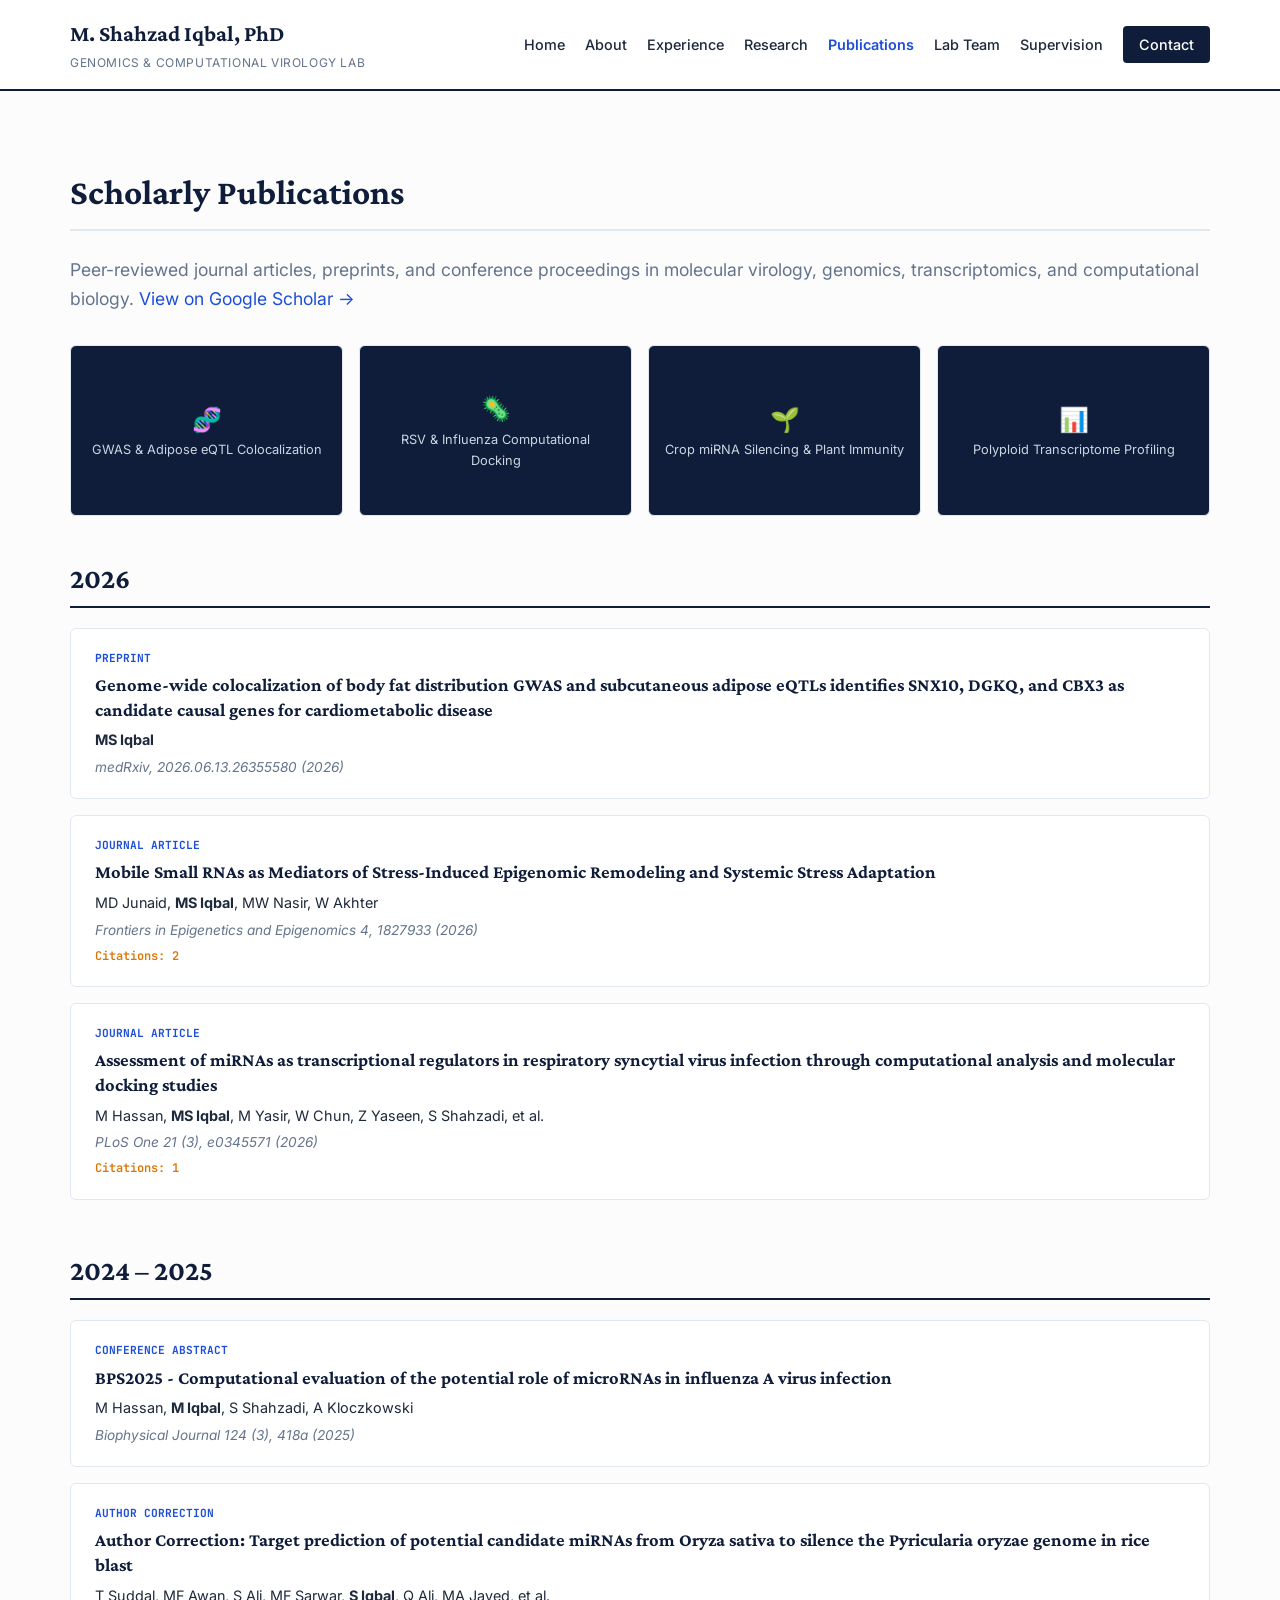
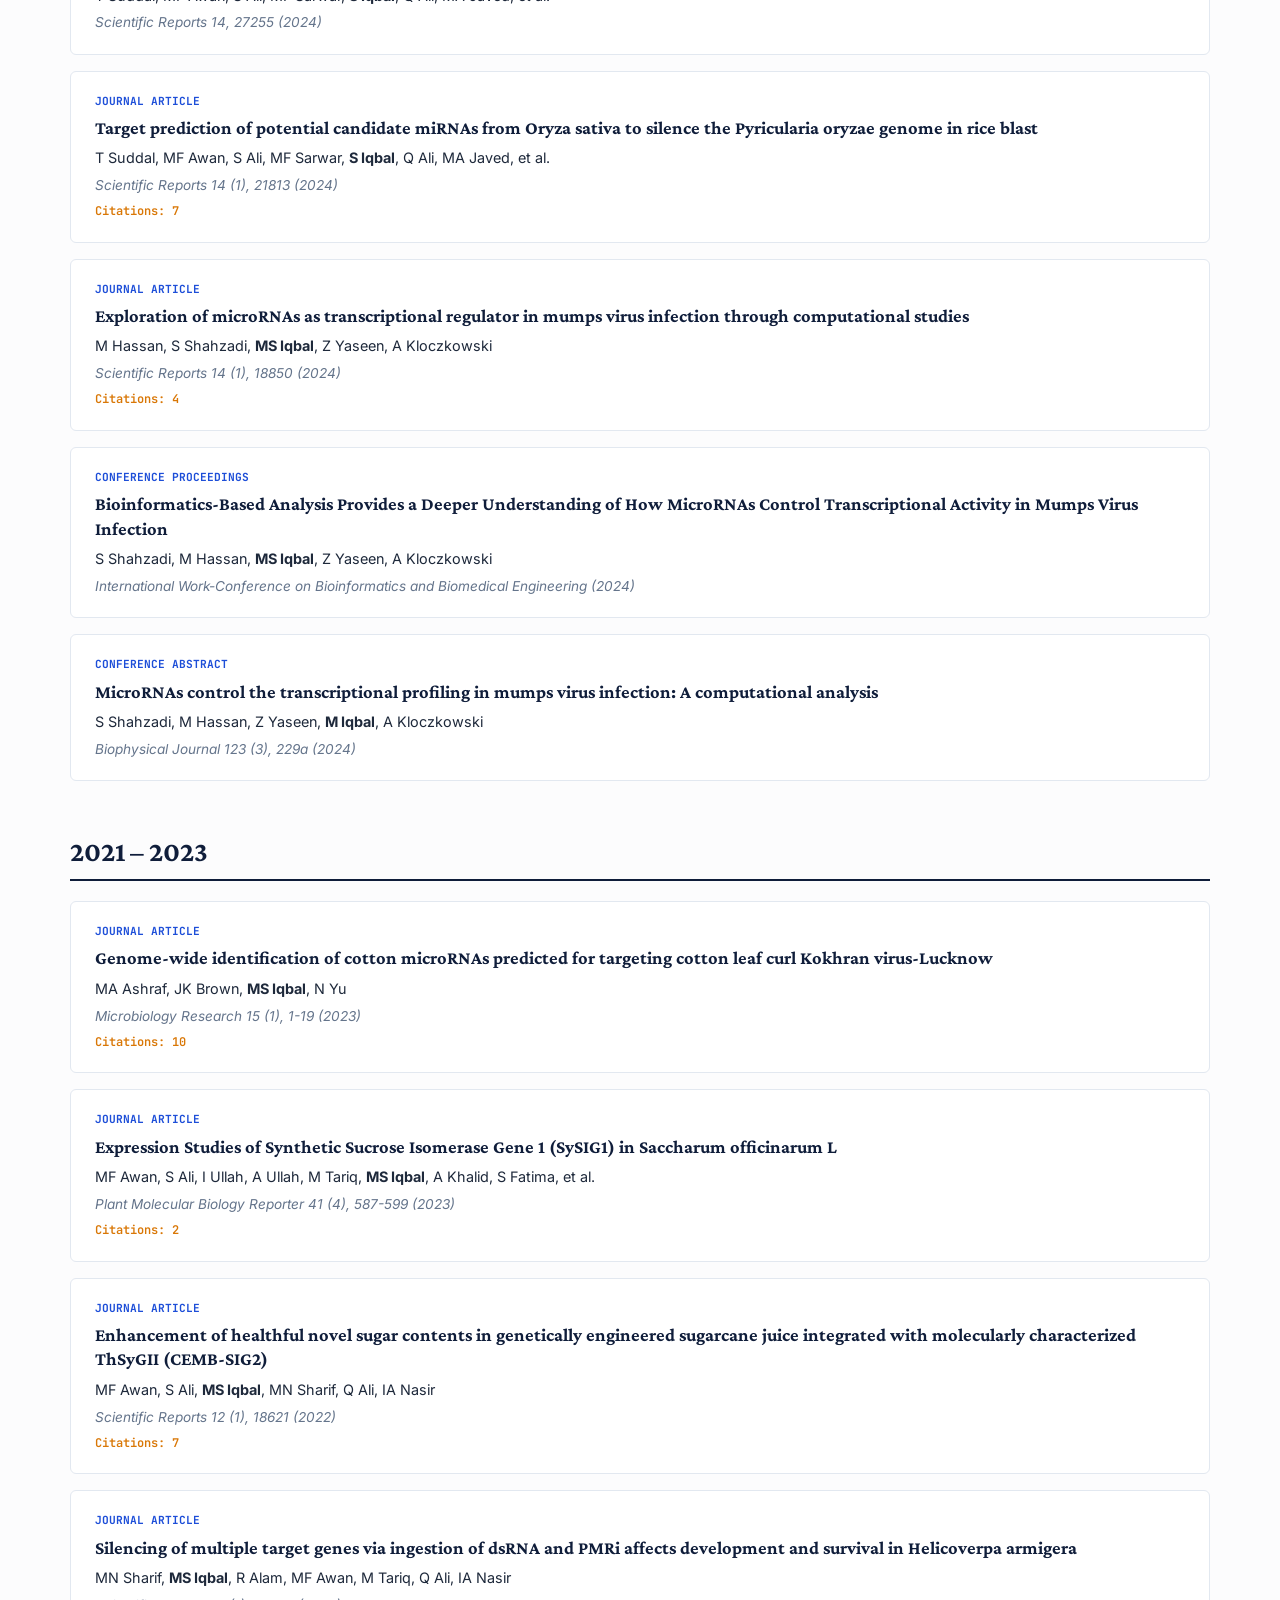
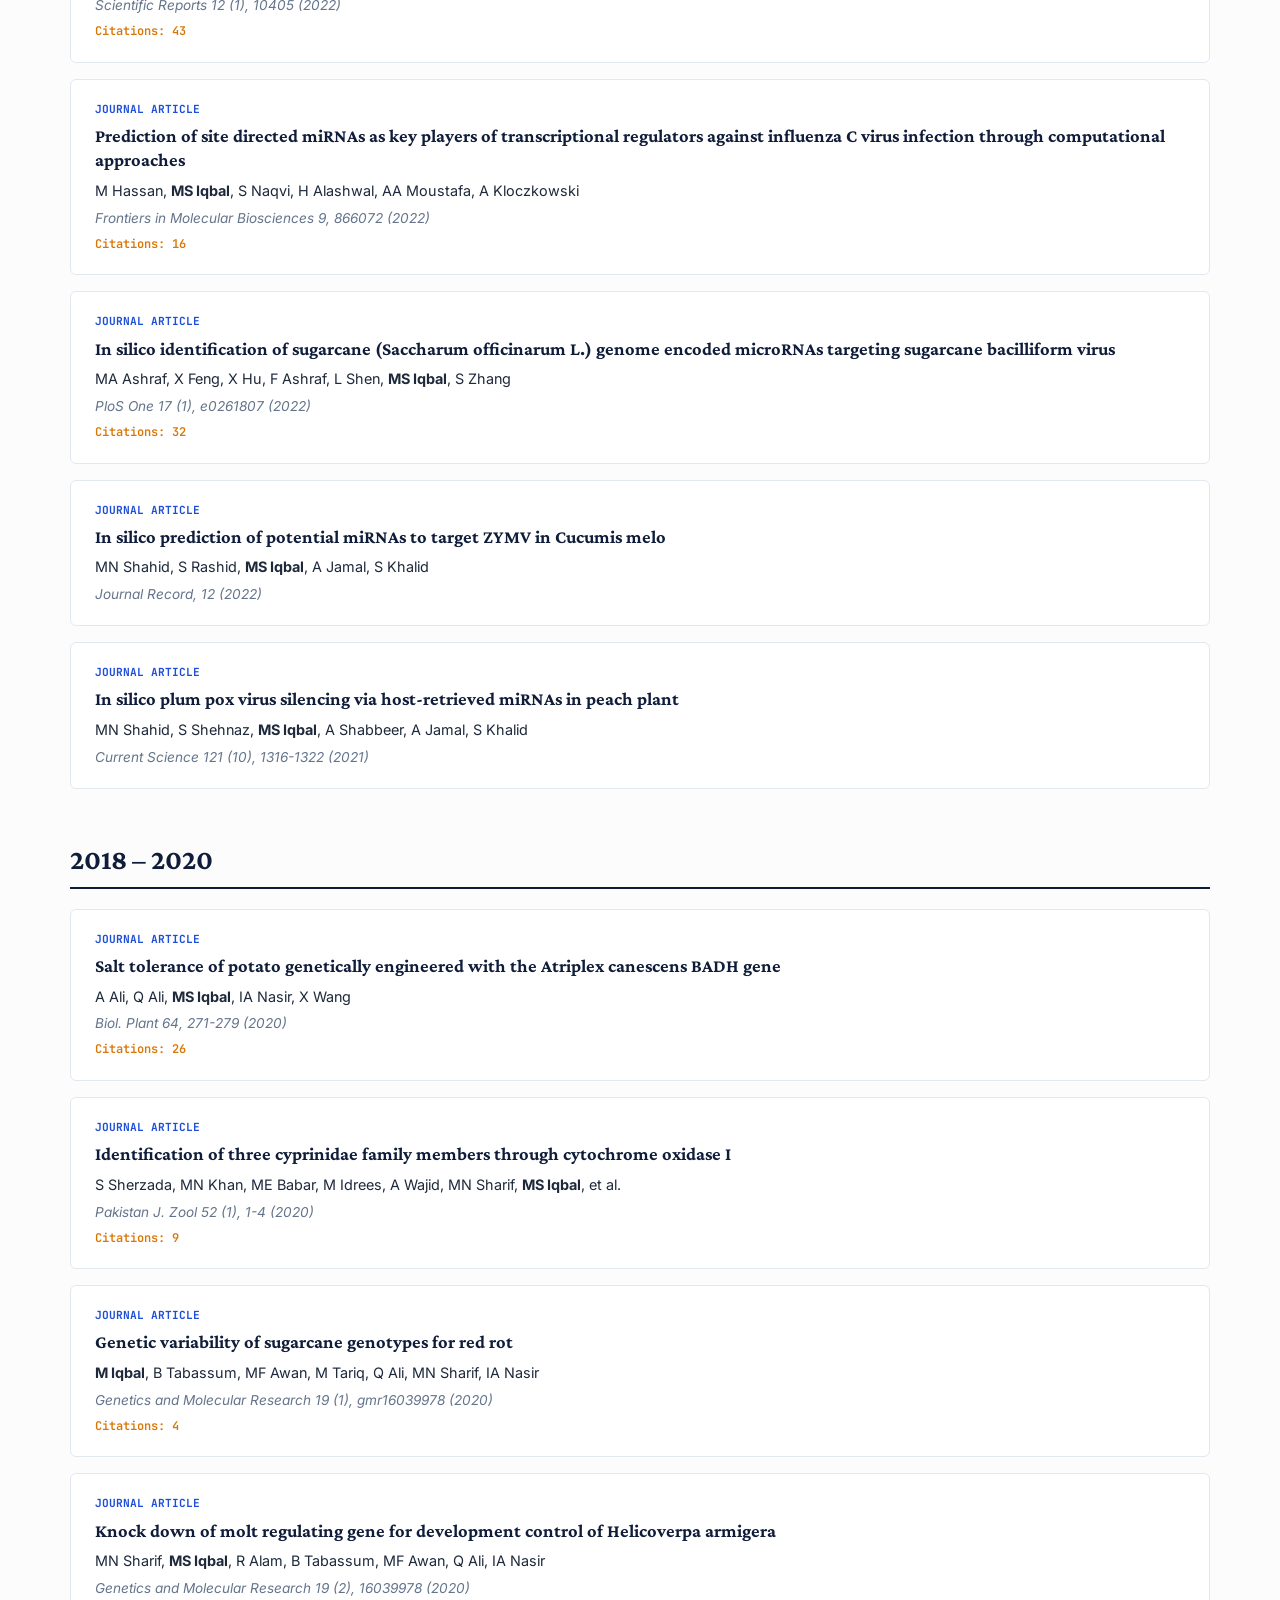
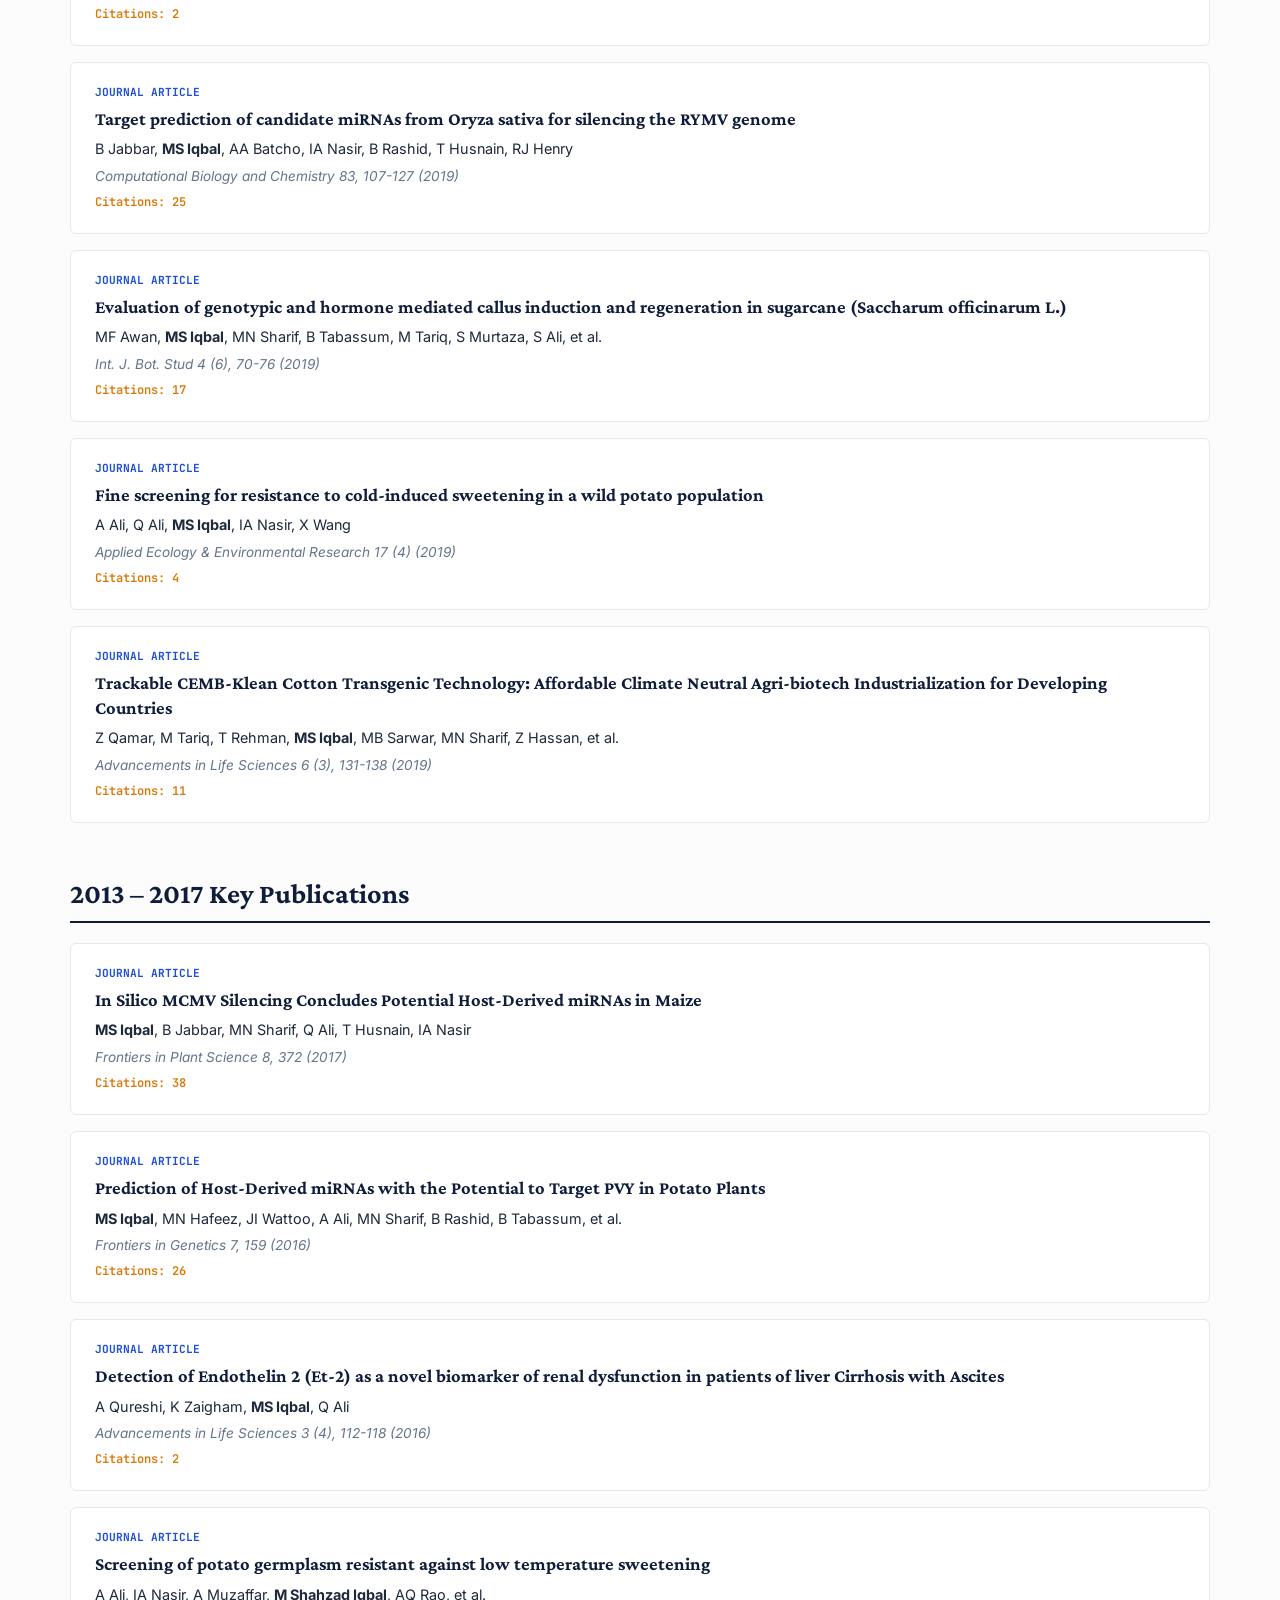
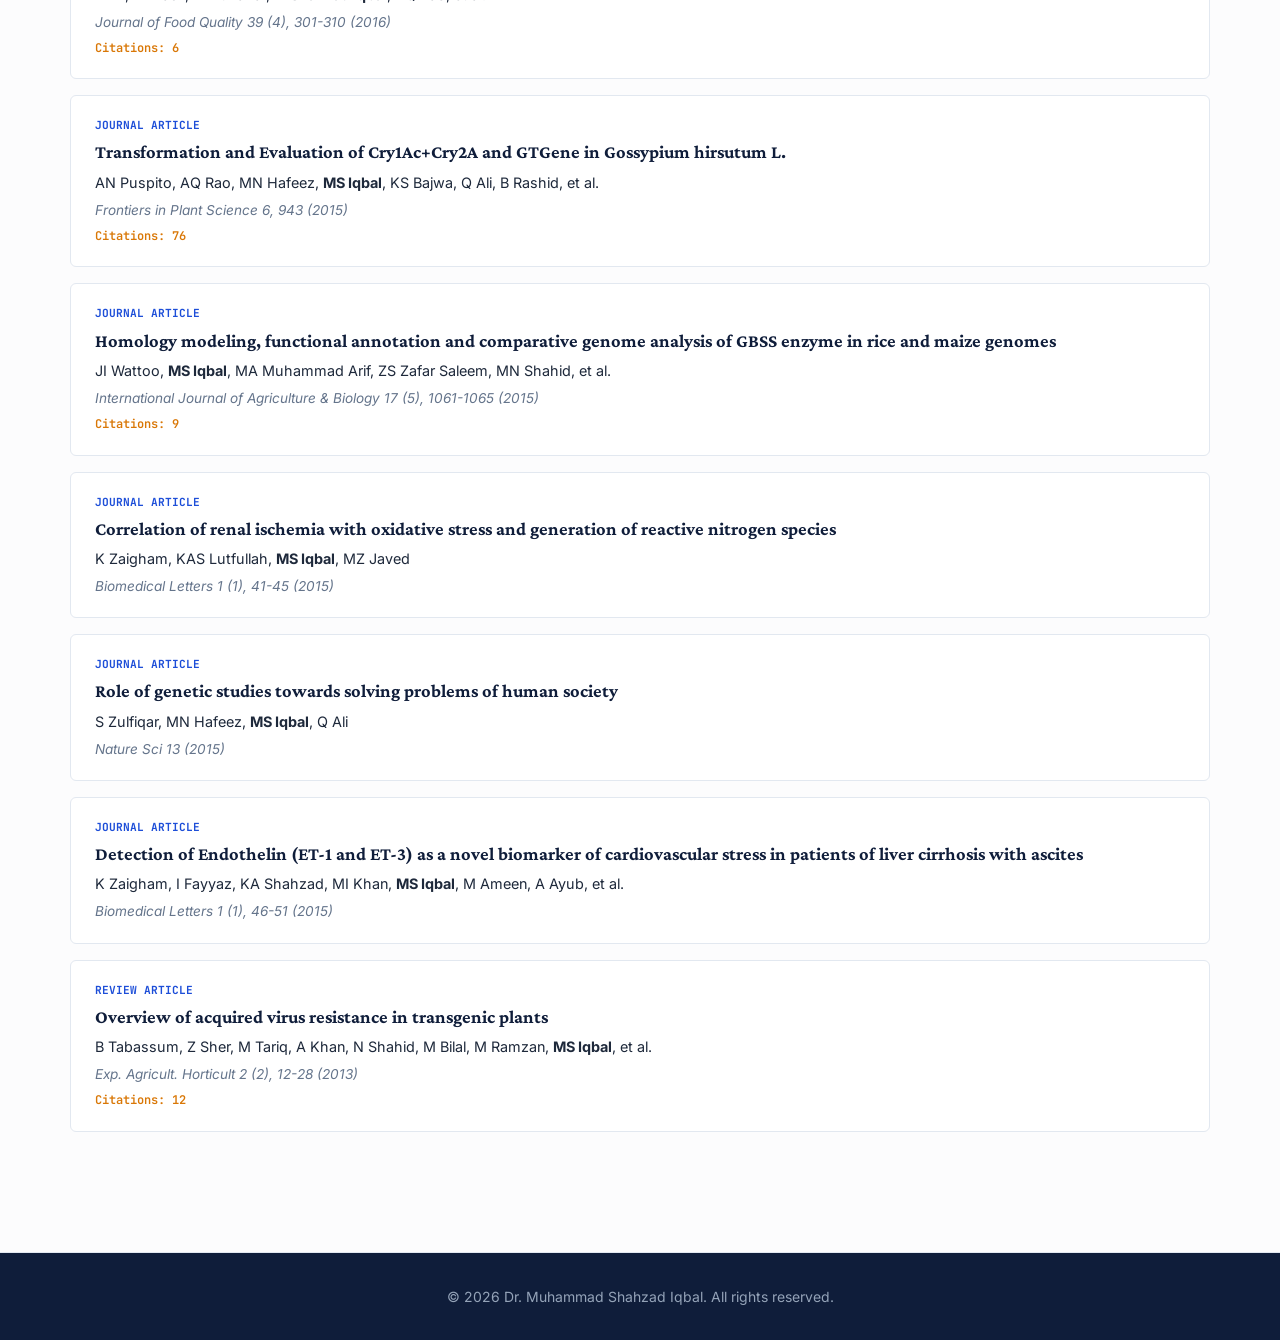
==== commit d923b351: "Add files via upload" ====
--- a/publications.html
+++ b/publications.html
@@ -4,205 +4,367 @@
     <meta charset="UTF-8">
     <meta name="viewport" content="width=device-width, initial-scale=1.0">
     <title>Publications | Dr. Muhammad Shahzad Iqbal</title>
-    <meta name="description" content="Peer-reviewed scientific publications, journal papers, and research preprints by Dr. Muhammad Shahzad Iqbal.">
     <link rel="stylesheet" href="style.css">
     <link rel="preconnect" href="https://fonts.googleapis.com">
     <link rel="preconnect" href="https://fonts.gstatic.com" crossorigin>
-    <link href="https://fonts.googleapis.com/css2?family=Plus+Jakarta+Sans:wght@400;500;600;700;800&family=JetBrains+Mono:wght@400;500&display=swap" rel="stylesheet">
+    <link href="https://fonts.googleapis.com/css2?family=Crimson+Pro:ital,wght@0,400;0,600;0,700;1,400&family=Inter:wght@300;400;500;600;700&family=JetBrains+Mono:wght@400;500&display=swap" rel="stylesheet">
 </head>
 <body>
 
-    <!-- Header Navigation -->
     <header class="header">
         <div class="container nav-container">
             <a href="index.html" class="logo">
-                <span class="logo-mark">🧬</span>
-                <span class="logo-text">Dr. M. Shahzad Iqbal</span>
+                <span class="logo-title">M. Shahzad Iqbal, PhD</span>
+                <span class="logo-sub">Genomics & Computational Virology Lab</span>
             </a>
             <nav class="nav">
                 <a href="index.html">Home</a>
                 <a href="index.html#about">About</a>
-                <a href="index.html#research">Research & Lab</a>
                 <a href="index.html#experience">Experience</a>
+                <a href="index.html#research">Research</a>
                 <a href="publications.html" class="active">Publications</a>
+                <a href="team.html">Lab Team</a>
                 <a href="index.html#supervision">Supervision</a>
-                <a href="index.html#skills">Capabilities</a>
-                <a href="index.html#contact" class="nav-cta">Contact</a>
+                <a href="index.html#contact" class="nav-contact-btn">Contact</a>
             </nav>
-            <button class="menu-toggle" aria-label="Toggle navigation menu">
-                <span></span>
-                <span></span>
-                <span></span>
-            </button>
+            <button class="menu-toggle" aria-label="Toggle menu">☰</button>
         </div>
     </header>
 
-    <main class="section">
+    <section class="section">
         <div class="container">
-            <div class="section-header text-center">
-                <span class="section-eyebrow">Scholarly Output</span>
-                <h2 class="section-title">Peer-Reviewed Publications</h2>
-                <p class="section-intro">
-                    Complete record of original research articles, high-impact journal publications, and preprints in genomic bioinformatics and molecular virology.
-                </p>
-                <div class="scholar-badge-wrapper">
-                    <a href="https://scholar.google.com/citations?hl=en&user=-gzVrr4AAAAJ" target="_blank" rel="noopener" class="btn btn-secondary">
-                        <svg width="18" height="18" viewBox="0 0 24 24" fill="currentColor"><path d="M12 24a12 12 0 1 1 12-12 12.013 12.013 0 0 1-12 12zm0-22a10 10 0 1 0 10 10A10.011 10.011 0 0 0 12 2z"/></svg>
-                        <span>Live Google Scholar Feed</span>
-                    </a>
+            <h1 class="section-heading">Scholarly Publications</h1>
+            <p class="section-lead">
+                Peer-reviewed journal articles, preprints, and conference proceedings in molecular virology, genomics, transcriptomics, and computational biology. 
+                <a href="https://scholar.google.com/citations?hl=en&user=-gzVrr4AAAAJ&view_op=list_works&sortby=pubdate" target="_blank" rel="noopener">View on Google Scholar →</a>
+            </p>
+
+            <!-- Research Visual Highlights -->
+            <div class="highlight-images">
+                <div class="highlight-box">
+                    <img src="assets/highlight_img1.png" alt="Research Highlight 1" onerror="this.style.display='none'; this.nextElementSibling.style.display='flex';">
+                    <div class="img-fallback"><span>🧬</span><p>GWAS & Adipose eQTL Colocalization</p></div>
+                </div>
+                <div class="highlight-box">
+                    <img src="assets/highlight_img2.png" alt="Research Highlight 2" onerror="this.style.display='none'; this.nextElementSibling.style.display='flex';">
+                    <div class="img-fallback"><span>🦠</span><p>RSV & Influenza Computational Docking</p></div>
+                </div>
+                <div class="highlight-box">
+                    <img src="assets/highlight_img3.png" alt="Research Highlight 3" onerror="this.style.display='none'; this.nextElementSibling.style.display='flex';">
+                    <div class="img-fallback"><span>🌱</span><p>Crop miRNA Silencing & Plant Immunity</p></div>
+                </div>
+                <div class="highlight-box">
+                    <img src="assets/highlight_img4.png" alt="Research Highlight 4" onerror="this.style.display='none'; this.nextElementSibling.style.display='flex';">
+                    <div class="img-fallback"><span>📊</span><p>Polyploid Transcriptome Profiling</p></div>
                 </div>
             </div>
 
-            <!-- Publications Filter Tabs -->
-            <div class="pub-tabs">
-                <button class="tab-btn active" data-filter="all">All Articles</button>
-                <button class="tab-btn" data-filter="2026">2026 Preprints & Papers</button>
-                <button class="tab-btn" data-filter="recent">2024 – 2025</button>
-                <button class="tab-btn" data-filter="archive">2015 – 2023</button>
-            </div>
-
-            <!-- Graphical Research Highlights -->
-            <div class="research-gallery">
-                <h3>Visual Abstract Highlights</h3>
-                <div class="highlight-images">
-                    <div class="highlight-box">
-                        <img src="assets/highlight_img1.png" alt="Research Highlight 1" onerror="this.style.display='none'; this.nextElementSibling.style.display='flex';">
-                        <div class="fallback-placeholder">
-                            <span>🧬</span>
-                            <p>Adipose eQTL & GWAS Colocalization</p>
-                        </div>
-                    </div>
-                    <div class="highlight-box">
-                        <img src="assets/highlight_img2.png" alt="Research Highlight 2" onerror="this.style.display='none'; this.nextElementSibling.style.display='flex';">
-                        <div class="fallback-placeholder">
-                            <span>🦠</span>
-                            <p>RSV & Influenza Viral Target Prediction</p>
-                        </div>
-                    </div>
-                    <div class="highlight-box">
-                        <img src="assets/highlight_img3.png" alt="Research Highlight 3" onerror="this.style.display='none'; this.nextElementSibling.style.display='flex';">
-                        <div class="fallback-placeholder">
-                            <span>🌱</span>
-                            <p>Crop miRNA Silencing Constructs</p>
-                        </div>
-                    </div>
-                    <div class="highlight-box">
-                        <img src="assets/highlight_img4.png" alt="Research Highlight 4" onerror="this.style.display='none'; this.nextElementSibling.style.display='flex';">
-                        <div class="fallback-placeholder">
-                            <span>📊</span>
-                            <p>Polyploid Transcriptome Pipelines</p>
-                        </div>
-                    </div>
-                </div>
-            </div>
-
-            <!-- Publication List Container -->
-            <div class="pub-list">
+            <!-- Complete List of All Publications -->
+            <div class="publications-list">
 
                 <!-- 2026 -->
-                <div class="pub-group" data-category="2026">
-                    <h3 class="year-header">2026</h3>
-                    
-                    <article class="pub-card">
-                        <div class="pub-tag preprint">Preprint / medRxiv</div>
-                        <h4 class="pub-title">Genome-wide colocalization of body fat distribution GWAS and subcutaneous adipose eQTLs identifies SNX10, DGKQ, and CBX3 as candidate causal genes for cardiometabolic disease</h4>
+                <div class="year-block">
+                    <h2 class="year-heading">2026</h2>
+
+                    <article class="pub-card">
+                        <span class="pub-type">Preprint</span>
+                        <h3 class="pub-title">Genome-wide colocalization of body fat distribution GWAS and subcutaneous adipose eQTLs identifies SNX10, DGKQ, and CBX3 as candidate causal genes for cardiometabolic disease</h3>
                         <div class="pub-authors"><strong>MS Iqbal</strong></div>
-                        <div class="pub-journal">medRxiv (2026) • doi: 10.1101/2026.medrxiv</div>
-                    </article>
-
-                    <article class="pub-card">
-                        <div class="pub-tag journal">Peer-Reviewed</div>
-                        <h4 class="pub-title">Mobile Small RNAs as Mediators of Stress-Induced Epigenomic Remodeling and Systemic Stress Adaptation</h4>
-                        <div class="pub-authors">MD Junaid, <strong>MS Iqbal</strong>, et al.</div>
-                        <div class="pub-journal">Frontiers in Epigenetics and Epigenomics (2026)</div>
-                    </article>
-
-                    <article class="pub-card">
-                        <div class="pub-tag journal">Peer-Reviewed</div>
-                        <h4 class="pub-title">Assessment of miRNAs as transcriptional regulators in respiratory syncytial virus infection through computational analysis and molecular docking studies</h4>
-                        <div class="pub-authors">M Hassan, <strong>MS Iqbal</strong>, et al.</div>
-                        <div class="pub-journal">PLoS ONE (2026)</div>
+                        <div class="pub-journal">medRxiv, 2026.06.13.26355580 (2026)</div>
+                    </article>
+
+                    <article class="pub-card">
+                        <span class="pub-type">Journal Article</span>
+                        <h3 class="pub-title">Mobile Small RNAs as Mediators of Stress-Induced Epigenomic Remodeling and Systemic Stress Adaptation</h3>
+                        <div class="pub-authors">MD Junaid, <strong>MS Iqbal</strong>, MW Nasir, W Akhter</div>
+                        <div class="pub-journal">Frontiers in Epigenetics and Epigenomics 4, 1827933 (2026)</div>
+                        <div class="pub-citations">Citations: 2</div>
+                    </article>
+
+                    <article class="pub-card">
+                        <span class="pub-type">Journal Article</span>
+                        <h3 class="pub-title">Assessment of miRNAs as transcriptional regulators in respiratory syncytial virus infection through computational analysis and molecular docking studies</h3>
+                        <div class="pub-authors">M Hassan, <strong>MS Iqbal</strong>, M Yasir, W Chun, Z Yaseen, S Shahzadi, et al.</div>
+                        <div class="pub-journal">PLoS One 21 (3), e0345571 (2026)</div>
+                        <div class="pub-citations">Citations: 1</div>
                     </article>
                 </div>
 
                 <!-- 2024 - 2025 -->
-                <div class="pub-group" data-category="recent">
-                    <h3 class="year-header">2024 – 2025</h3>
-
-                    <article class="pub-card">
-                        <div class="pub-tag journal">Nature Springer</div>
-                        <h4 class="pub-title">Exploration of microRNAs as transcriptional regulator in mumps virus infection through computational studies</h4>
-                        <div class="pub-authors">M Hassan, S Shahzadi, <strong>MS Iqbal</strong>, et al.</div>
-                        <div class="pub-journal">Scientific Reports (2024)</div>
-                    </article>
-
-                    <article class="pub-card">
-                        <div class="pub-tag journal">Nature Springer</div>
-                        <h4 class="pub-title">Target prediction of potential candidate miRNAs from Oryza sativa to silence the Pyricularia oryzae genome in rice blast</h4>
-                        <div class="pub-authors">T Suddal, et al. (including <strong>MS Iqbal</strong>)</div>
-                        <div class="pub-journal">Scientific Reports (2024)</div>
-                    </article>
-
-                    <article class="pub-card">
-                        <div class="pub-tag conference">Abstract / Biophysical Journal</div>
-                        <h4 class="pub-title">BPS2025 – Computational evaluation of the potential role of microRNAs in influenza A virus infection</h4>
-                        <div class="pub-authors">M Hassan, <strong>MS Iqbal</strong>, et al.</div>
-                        <div class="pub-journal">Biophysical Journal (2025)</div>
-                    </article>
-                </div>
-
-                <!-- Earlier Years -->
-                <div class="pub-group" data-category="archive">
-                    <h3 class="year-header">2015 – 2023 Key Works</h3>
-
-                    <article class="pub-card">
-                        <div class="pub-tag high-impact">High Citation (43)</div>
-                        <h4 class="pub-title">Silencing of multiple target genes via ingestion of dsRNA and PMRi affects development and survival in Helicoverpa armigera</h4>
-                        <div class="pub-authors">MN Sharif, <strong>MS Iqbal</strong>, et al.</div>
-                        <div class="pub-journal">Scientific Reports (2022)</div>
-                    </article>
-
-                    <article class="pub-card">
-                        <div class="pub-tag high-impact">High Citation (41)</div>
-                        <h4 class="pub-title">In Silico MCMV Silencing Concludes Potential Host-Derived miRNAs in Maize</h4>
-                        <div class="pub-authors"><strong>MS Iqbal</strong>, et al.</div>
-                        <div class="pub-journal">Frontiers in Plant Science (2017)</div>
-                    </article>
-
-                    <article class="pub-card">
-                        <div class="pub-tag journal">Peer-Reviewed</div>
-                        <h4 class="pub-title">Prediction of Host-Derived miRNAs with the Potential to Target PVY in Potato Plants</h4>
-                        <div class="pub-authors"><strong>MS Iqbal</strong>, et al.</div>
-                        <div class="pub-journal">Frontiers in Genetics (2016)</div>
-                    </article>
-
-                    <article class="pub-card">
-                        <div class="pub-tag journal">Peer-Reviewed</div>
-                        <h4 class="pub-title">In silico identification of sugarcane genome encoded microRNAs targeting sugarcane bacilliform virus</h4>
-                        <div class="pub-authors">MA Ashraf, et al. (including <strong>MS Iqbal</strong>)</div>
-                        <div class="pub-journal">PLoS ONE (2022)</div>
-                    </article>
-
-                    <article class="pub-card">
-                        <div class="pub-tag journal">Peer-Reviewed</div>
-                        <h4 class="pub-title">Genome-wide identification of cotton microRNAs predicted for targeting cotton leaf curl Kokhran virus-Lucknow</h4>
+                <div class="year-block">
+                    <h2 class="year-heading">2024 – 2025</h2>
+
+                    <article class="pub-card">
+                        <span class="pub-type">Conference Abstract</span>
+                        <h3 class="pub-title">BPS2025 - Computational evaluation of the potential role of microRNAs in influenza A virus infection</h3>
+                        <div class="pub-authors">M Hassan, <strong>M Iqbal</strong>, S Shahzadi, A Kloczkowski</div>
+                        <div class="pub-journal">Biophysical Journal 124 (3), 418a (2025)</div>
+                    </article>
+
+                    <article class="pub-card">
+                        <span class="pub-type">Author Correction</span>
+                        <h3 class="pub-title">Author Correction: Target prediction of potential candidate miRNAs from Oryza sativa to silence the Pyricularia oryzae genome in rice blast</h3>
+                        <div class="pub-authors">T Suddal, MF Awan, S Ali, MF Sarwar, <strong>S Iqbal</strong>, Q Ali, MA Javed, et al.</div>
+                        <div class="pub-journal">Scientific Reports 14, 27255 (2024)</div>
+                    </article>
+
+                    <article class="pub-card">
+                        <span class="pub-type">Journal Article</span>
+                        <h3 class="pub-title">Target prediction of potential candidate miRNAs from Oryza sativa to silence the Pyricularia oryzae genome in rice blast</h3>
+                        <div class="pub-authors">T Suddal, MF Awan, S Ali, MF Sarwar, <strong>S Iqbal</strong>, Q Ali, MA Javed, et al.</div>
+                        <div class="pub-journal">Scientific Reports 14 (1), 21813 (2024)</div>
+                        <div class="pub-citations">Citations: 7</div>
+                    </article>
+
+                    <article class="pub-card">
+                        <span class="pub-type">Journal Article</span>
+                        <h3 class="pub-title">Exploration of microRNAs as transcriptional regulator in mumps virus infection through computational studies</h3>
+                        <div class="pub-authors">M Hassan, S Shahzadi, <strong>MS Iqbal</strong>, Z Yaseen, A Kloczkowski</div>
+                        <div class="pub-journal">Scientific Reports 14 (1), 18850 (2024)</div>
+                        <div class="pub-citations">Citations: 4</div>
+                    </article>
+
+                    <article class="pub-card">
+                        <span class="pub-type">Conference Proceedings</span>
+                        <h3 class="pub-title">Bioinformatics-Based Analysis Provides a Deeper Understanding of How MicroRNAs Control Transcriptional Activity in Mumps Virus Infection</h3>
+                        <div class="pub-authors">S Shahzadi, M Hassan, <strong>MS Iqbal</strong>, Z Yaseen, A Kloczkowski</div>
+                        <div class="pub-journal">International Work-Conference on Bioinformatics and Biomedical Engineering (2024)</div>
+                    </article>
+
+                    <article class="pub-card">
+                        <span class="pub-type">Conference Abstract</span>
+                        <h3 class="pub-title">MicroRNAs control the transcriptional profiling in mumps virus infection: A computational analysis</h3>
+                        <div class="pub-authors">S Shahzadi, M Hassan, Z Yaseen, <strong>M Iqbal</strong>, A Kloczkowski</div>
+                        <div class="pub-journal">Biophysical Journal 123 (3), 229a (2024)</div>
+                    </article>
+                </div>
+
+                <!-- 2021 - 2023 -->
+                <div class="year-block">
+                    <h2 class="year-heading">2021 – 2023</h2>
+
+                    <article class="pub-card">
+                        <span class="pub-type">Journal Article</span>
+                        <h3 class="pub-title">Genome-wide identification of cotton microRNAs predicted for targeting cotton leaf curl Kokhran virus-Lucknow</h3>
                         <div class="pub-authors">MA Ashraf, JK Brown, <strong>MS Iqbal</strong>, N Yu</div>
-                        <div class="pub-journal">Microbiology Research (2023)</div>
-                    </article>
-                </div>
-
-            </div>
-
-            <div class="scholar-footer-note">
-                <p>For complete co-author lists, patents, and live updates, visit <a href="https://scholar.google.com/citations?hl=en&user=-gzVrr4AAAAJ" target="_blank" rel="noopener">Dr. Shahzad Iqbal's Google Scholar Profile</a>.</p>
+                        <div class="pub-journal">Microbiology Research 15 (1), 1-19 (2023)</div>
+                        <div class="pub-citations">Citations: 10</div>
+                    </article>
+
+                    <article class="pub-card">
+                        <span class="pub-type">Journal Article</span>
+                        <h3 class="pub-title">Expression Studies of Synthetic Sucrose Isomerase Gene 1 (SySIG1) in Saccharum officinarum L</h3>
+                        <div class="pub-authors">MF Awan, S Ali, I Ullah, A Ullah, M Tariq, <strong>MS Iqbal</strong>, A Khalid, S Fatima, et al.</div>
+                        <div class="pub-journal">Plant Molecular Biology Reporter 41 (4), 587-599 (2023)</div>
+                        <div class="pub-citations">Citations: 2</div>
+                    </article>
+
+                    <article class="pub-card">
+                        <span class="pub-type">Journal Article</span>
+                        <h3 class="pub-title">Enhancement of healthful novel sugar contents in genetically engineered sugarcane juice integrated with molecularly characterized ThSyGII (CEMB-SIG2)</h3>
+                        <div class="pub-authors">MF Awan, S Ali, <strong>MS Iqbal</strong>, MN Sharif, Q Ali, IA Nasir</div>
+                        <div class="pub-journal">Scientific Reports 12 (1), 18621 (2022)</div>
+                        <div class="pub-citations">Citations: 7</div>
+                    </article>
+
+                    <article class="pub-card">
+                        <span class="pub-type">Journal Article</span>
+                        <h3 class="pub-title">Silencing of multiple target genes via ingestion of dsRNA and PMRi affects development and survival in Helicoverpa armigera</h3>
+                        <div class="pub-authors">MN Sharif, <strong>MS Iqbal</strong>, R Alam, MF Awan, M Tariq, Q Ali, IA Nasir</div>
+                        <div class="pub-journal">Scientific Reports 12 (1), 10405 (2022)</div>
+                        <div class="pub-citations">Citations: 43</div>
+                    </article>
+
+                    <article class="pub-card">
+                        <span class="pub-type">Journal Article</span>
+                        <h3 class="pub-title">Prediction of site directed miRNAs as key players of transcriptional regulators against influenza C virus infection through computational approaches</h3>
+                        <div class="pub-authors">M Hassan, <strong>MS Iqbal</strong>, S Naqvi, H Alashwal, AA Moustafa, A Kloczkowski</div>
+                        <div class="pub-journal">Frontiers in Molecular Biosciences 9, 866072 (2022)</div>
+                        <div class="pub-citations">Citations: 16</div>
+                    </article>
+
+                    <article class="pub-card">
+                        <span class="pub-type">Journal Article</span>
+                        <h3 class="pub-title">In silico identification of sugarcane (Saccharum officinarum L.) genome encoded microRNAs targeting sugarcane bacilliform virus</h3>
+                        <div class="pub-authors">MA Ashraf, X Feng, X Hu, F Ashraf, L Shen, <strong>MS Iqbal</strong>, S Zhang</div>
+                        <div class="pub-journal">PloS One 17 (1), e0261807 (2022)</div>
+                        <div class="pub-citations">Citations: 32</div>
+                    </article>
+
+                    <article class="pub-card">
+                        <span class="pub-type">Journal Article</span>
+                        <h3 class="pub-title">In silico prediction of potential miRNAs to target ZYMV in Cucumis melo</h3>
+                        <div class="pub-authors">MN Shahid, S Rashid, <strong>MS Iqbal</strong>, A Jamal, S Khalid</div>
+                        <div class="pub-journal">Journal Record, 12 (2022)</div>
+                    </article>
+
+                    <article class="pub-card">
+                        <span class="pub-type">Journal Article</span>
+                        <h3 class="pub-title">In silico plum pox virus silencing via host-retrieved miRNAs in peach plant</h3>
+                        <div class="pub-authors">MN Shahid, S Shehnaz, <strong>MS Iqbal</strong>, A Shabbeer, A Jamal, S Khalid</div>
+                        <div class="pub-journal">Current Science 121 (10), 1316-1322 (2021)</div>
+                    </article>
+                </div>
+
+                <!-- 2018 - 2020 -->
+                <div class="year-block">
+                    <h2 class="year-heading">2018 – 2020</h2>
+
+                    <article class="pub-card">
+                        <span class="pub-type">Journal Article</span>
+                        <h3 class="pub-title">Salt tolerance of potato genetically engineered with the Atriplex canescens BADH gene</h3>
+                        <div class="pub-authors">A Ali, Q Ali, <strong>MS Iqbal</strong>, IA Nasir, X Wang</div>
+                        <div class="pub-journal">Biol. Plant 64, 271-279 (2020)</div>
+                        <div class="pub-citations">Citations: 26</div>
+                    </article>
+
+                    <article class="pub-card">
+                        <span class="pub-type">Journal Article</span>
+                        <h3 class="pub-title">Identification of three cyprinidae family members through cytochrome oxidase I</h3>
+                        <div class="pub-authors">S Sherzada, MN Khan, ME Babar, M Idrees, A Wajid, MN Sharif, <strong>MS Iqbal</strong>, et al.</div>
+                        <div class="pub-journal">Pakistan J. Zool 52 (1), 1-4 (2020)</div>
+                        <div class="pub-citations">Citations: 9</div>
+                    </article>
+
+                    <article class="pub-card">
+                        <span class="pub-type">Journal Article</span>
+                        <h3 class="pub-title">Genetic variability of sugarcane genotypes for red rot</h3>
+                        <div class="pub-authors"><strong>M Iqbal</strong>, B Tabassum, MF Awan, M Tariq, Q Ali, MN Sharif, IA Nasir</div>
+                        <div class="pub-journal">Genetics and Molecular Research 19 (1), gmr16039978 (2020)</div>
+                        <div class="pub-citations">Citations: 4</div>
+                    </article>
+
+                    <article class="pub-card">
+                        <span class="pub-type">Journal Article</span>
+                        <h3 class="pub-title">Knock down of molt regulating gene for development control of Helicoverpa armigera</h3>
+                        <div class="pub-authors">MN Sharif, <strong>MS Iqbal</strong>, R Alam, B Tabassum, MF Awan, Q Ali, IA Nasir</div>
+                        <div class="pub-journal">Genetics and Molecular Research 19 (2), 16039978 (2020)</div>
+                        <div class="pub-citations">Citations: 2</div>
+                    </article>
+
+                    <article class="pub-card">
+                        <span class="pub-type">Journal Article</span>
+                        <h3 class="pub-title">Target prediction of candidate miRNAs from Oryza sativa for silencing the RYMV genome</h3>
+                        <div class="pub-authors">B Jabbar, <strong>MS Iqbal</strong>, AA Batcho, IA Nasir, B Rashid, T Husnain, RJ Henry</div>
+                        <div class="pub-journal">Computational Biology and Chemistry 83, 107-127 (2019)</div>
+                        <div class="pub-citations">Citations: 25</div>
+                    </article>
+
+                    <article class="pub-card">
+                        <span class="pub-type">Journal Article</span>
+                        <h3 class="pub-title">Evaluation of genotypic and hormone mediated callus induction and regeneration in sugarcane (Saccharum officinarum L.)</h3>
+                        <div class="pub-authors">MF Awan, <strong>MS Iqbal</strong>, MN Sharif, B Tabassum, M Tariq, S Murtaza, S Ali, et al.</div>
+                        <div class="pub-journal">Int. J. Bot. Stud 4 (6), 70-76 (2019)</div>
+                        <div class="pub-citations">Citations: 17</div>
+                    </article>
+
+                    <article class="pub-card">
+                        <span class="pub-type">Journal Article</span>
+                        <h3 class="pub-title">Fine screening for resistance to cold-induced sweetening in a wild potato population</h3>
+                        <div class="pub-authors">A Ali, Q Ali, <strong>MS Iqbal</strong>, IA Nasir, X Wang</div>
+                        <div class="pub-journal">Applied Ecology & Environmental Research 17 (4) (2019)</div>
+                        <div class="pub-citations">Citations: 4</div>
+                    </article>
+
+                    <article class="pub-card">
+                        <span class="pub-type">Journal Article</span>
+                        <h3 class="pub-title">Trackable CEMB-Klean Cotton Transgenic Technology: Affordable Climate Neutral Agri-biotech Industrialization for Developing Countries</h3>
+                        <div class="pub-authors">Z Qamar, M Tariq, T Rehman, <strong>MS Iqbal</strong>, MB Sarwar, MN Sharif, Z Hassan, et al.</div>
+                        <div class="pub-journal">Advancements in Life Sciences 6 (3), 131-138 (2019)</div>
+                        <div class="pub-citations">Citations: 11</div>
+                    </article>
+                </div>
+
+                <!-- Earlier (2013 - 2017) -->
+                <div class="year-block">
+                    <h2 class="year-heading">2013 – 2017 Key Publications</h2>
+
+                    <article class="pub-card">
+                        <span class="pub-type">Journal Article</span>
+                        <h3 class="pub-title">In Silico MCMV Silencing Concludes Potential Host-Derived miRNAs in Maize</h3>
+                        <div class="pub-authors"><strong>MS Iqbal</strong>, B Jabbar, MN Sharif, Q Ali, T Husnain, IA Nasir</div>
+                        <div class="pub-journal">Frontiers in Plant Science 8, 372 (2017)</div>
+                        <div class="pub-citations">Citations: 38</div>
+                    </article>
+
+                    <article class="pub-card">
+                        <span class="pub-type">Journal Article</span>
+                        <h3 class="pub-title">Prediction of Host-Derived miRNAs with the Potential to Target PVY in Potato Plants</h3>
+                        <div class="pub-authors"><strong>MS Iqbal</strong>, MN Hafeez, JI Wattoo, A Ali, MN Sharif, B Rashid, B Tabassum, et al.</div>
+                        <div class="pub-journal">Frontiers in Genetics 7, 159 (2016)</div>
+                        <div class="pub-citations">Citations: 26</div>
+                    </article>
+
+                    <article class="pub-card">
+                        <span class="pub-type">Journal Article</span>
+                        <h3 class="pub-title">Detection of Endothelin 2 (Et-2) as a novel biomarker of renal dysfunction in patients of liver Cirrhosis with Ascites</h3>
+                        <div class="pub-authors">A Qureshi, K Zaigham, <strong>MS Iqbal</strong>, Q Ali</div>
+                        <div class="pub-journal">Advancements in Life Sciences 3 (4), 112-118 (2016)</div>
+                        <div class="pub-citations">Citations: 2</div>
+                    </article>
+
+                    <article class="pub-card">
+                        <span class="pub-type">Journal Article</span>
+                        <h3 class="pub-title">Screening of potato germplasm resistant against low temperature sweetening</h3>
+                        <div class="pub-authors">A Ali, IA Nasir, A Muzaffar, <strong>M Shahzad Iqbal</strong>, AQ Rao, et al.</div>
+                        <div class="pub-journal">Journal of Food Quality 39 (4), 301-310 (2016)</div>
+                        <div class="pub-citations">Citations: 6</div>
+                    </article>
+
+                    <article class="pub-card">
+                        <span class="pub-type">Journal Article</span>
+                        <h3 class="pub-title">Transformation and Evaluation of Cry1Ac+Cry2A and GTGene in Gossypium hirsutum L.</h3>
+                        <div class="pub-authors">AN Puspito, AQ Rao, MN Hafeez, <strong>MS Iqbal</strong>, KS Bajwa, Q Ali, B Rashid, et al.</div>
+                        <div class="pub-journal">Frontiers in Plant Science 6, 943 (2015)</div>
+                        <div class="pub-citations">Citations: 76</div>
+                    </article>
+
+                    <article class="pub-card">
+                        <span class="pub-type">Journal Article</span>
+                        <h3 class="pub-title">Homology modeling, functional annotation and comparative genome analysis of GBSS enzyme in rice and maize genomes</h3>
+                        <div class="pub-authors">JI Wattoo, <strong>MS Iqbal</strong>, MA Muhammad Arif, ZS Zafar Saleem, MN Shahid, et al.</div>
+                        <div class="pub-journal">International Journal of Agriculture & Biology 17 (5), 1061-1065 (2015)</div>
+                        <div class="pub-citations">Citations: 9</div>
+                    </article>
+
+                    <article class="pub-card">
+                        <span class="pub-type">Journal Article</span>
+                        <h3 class="pub-title">Correlation of renal ischemia with oxidative stress and generation of reactive nitrogen species</h3>
+                        <div class="pub-authors">K Zaigham, KAS Lutfullah, <strong>MS Iqbal</strong>, MZ Javed</div>
+                        <div class="pub-journal">Biomedical Letters 1 (1), 41-45 (2015)</div>
+                    </article>
+
+                    <article class="pub-card">
+                        <span class="pub-type">Journal Article</span>
+                        <h3 class="pub-title">Role of genetic studies towards solving problems of human society</h3>
+                        <div class="pub-authors">S Zulfiqar, MN Hafeez, <strong>MS Iqbal</strong>, Q Ali</div>
+                        <div class="pub-journal">Nature Sci 13 (2015)</div>
+                    </article>
+
+                    <article class="pub-card">
+                        <span class="pub-type">Journal Article</span>
+                        <h3 class="pub-title">Detection of Endothelin (ET-1 and ET-3) as a novel biomarker of cardiovascular stress in patients of liver cirrhosis with ascites</h3>
+                        <div class="pub-authors">K Zaigham, I Fayyaz, KA Shahzad, MI Khan, <strong>MS Iqbal</strong>, M Ameen, A Ayub, et al.</div>
+                        <div class="pub-journal">Biomedical Letters 1 (1), 46-51 (2015)</div>
+                    </article>
+
+                    <article class="pub-card">
+                        <span class="pub-type">Review Article</span>
+                        <h3 class="pub-title">Overview of acquired virus resistance in transgenic plants</h3>
+                        <div class="pub-authors">B Tabassum, Z Sher, M Tariq, A Khan, N Shahid, M Bilal, M Ramzan, <strong>MS Iqbal</strong>, et al.</div>
+                        <div class="pub-journal">Exp. Agricult. Horticult 2 (2), 12-28 (2013)</div>
+                        <div class="pub-citations">Citations: 12</div>
+                    </article>
+
+                </div>
+
             </div>
         </div>
-    </main>
+    </section>
 
     <footer class="footer">
-        <div class="container footer-content">
+        <div class="container">
             <p>© 2026 Dr. Muhammad Shahzad Iqbal. All rights reserved.</p>
-            <p class="footer-sub">Faculty of Life Sciences • Department of Biochemistry • University of Okara</p>
         </div>
     </footer>
 
--- a/style.css
+++ b/style.css
@@ -1,53 +1,38 @@
 /* ==========================================================================
-   Modern Academic PI Portfolio Theme
-   Target: Dr. Muhammad Shahzad Iqbal (Assistant Professor)
-   Colors: Deep Navy (Slate), Emerald Accent, Clean White Surfaces
+   CLASSIC ACADEMIC RESEARCH LAB THEME
+   Inspired by Harvard / Oxford Computational Biology Lab Webpages
    ========================================================================== */
 
 :root {
-    /* Color Palette */
-    --primary: #0a1128;
-    --primary-light: #1c2541;
-    --accent: #059669; /* Bio Emerald Green */
-    --accent-hover: #047857;
-    --accent-cyan: #0891b2;
-    --bg-main: #f8fafc;
+    /* Colors */
+    --primary-navy: #0f1d3a;
+    --accent-blue: #1d4ed8;
+    --accent-hover: #1e40af;
+    --bg-main: #fcfcfd;
     --bg-alt: #f1f5f9;
     --surface: #ffffff;
-    --text-dark: #0f172a;
-    --text-muted: #475569;
-    --border-light: #e2e8f0;
-    --border-subtle: #cbd5e1;
+    --text-main: #1e293b;
+    --text-muted: #64748b;
+    --border-color: #e2e8f0;
 
     /* Typography */
-    --font-heading: 'Plus Jakarta Sans', system-ui, -apple-system, sans-serif;
+    --font-serif: 'Crimson Pro', Georgia, serif;
+    --font-sans: 'Inter', system-ui, sans-serif;
     --font-mono: 'JetBrains Mono', monospace;
-
-    /* Transitions & Shadows */
-    --transition: all 0.25s cubic-bezier(0.4, 0, 0.2, 1);
-    --shadow-sm: 0 1px 3px rgba(0, 0, 0, 0.05);
-    --shadow-md: 0 4px 12px rgba(15, 23, 42, 0.08);
-    --shadow-lg: 0 12px 30px rgba(15, 23, 42, 0.12);
-}
-
-/* Reset & Global Options */
+}
+
 *, *::before, *::after {
     margin: 0;
     padding: 0;
     box-sizing: border-box;
 }
 
-html {
-    scroll-behavior: smooth;
-}
-
 body {
-    font-family: var(--font-heading);
+    font-family: var(--font-sans);
     background-color: var(--bg-main);
-    color: var(--text-dark);
+    color: var(--text-main);
     line-height: 1.65;
     font-size: 16px;
-    -webkit-font-smoothing: antialiased;
 }
 
 .container {
@@ -57,24 +42,23 @@
 }
 
 a {
-    color: var(--accent-cyan);
+    color: var(--accent-blue);
     text-decoration: none;
-    transition: var(--transition);
 }
 
 a:hover {
-    color: var(--accent);
+    text-decoration: underline;
 }
 
 /* Header & Nav */
 .header {
     position: sticky;
     top: 0;
-    background: rgba(255, 255, 255, 0.92);
-    backdrop-filter: blur(12px);
-    border-bottom: 1px solid var(--border-light);
+    background: rgba(255, 255, 255, 0.95);
+    backdrop-filter: blur(8px);
+    border-bottom: 2px solid var(--primary-navy);
     z-index: 1000;
-    padding: 0.9rem 0;
+    padding: 1rem 0;
 }
 
 .nav-container {
@@ -85,875 +69,299 @@
 
 .logo {
     display: flex;
-    align-items: center;
-    gap: 0.5rem;
-    font-weight: 800;
-    font-size: 1.15rem;
-    color: var(--primary);
-}
-
-.logo-mark {
-    font-size: 1.3rem;
+    flex-direction: column;
+}
+
+.logo-title {
+    font-family: var(--font-serif);
+    font-size: 1.4rem;
+    font-weight: 700;
+    color: var(--primary-navy);
+}
+
+.logo-sub {
+    font-size: 0.75rem;
+    color: var(--text-muted);
+    letter-spacing: 0.05em;
+    text-transform: uppercase;
 }
 
 .nav {
     display: flex;
+    gap: 1.25rem;
     align-items: center;
-    gap: 1.5rem;
 }
 
 .nav a {
-    color: var(--text-dark);
+    color: var(--text-main);
+    font-weight: 500;
+    font-size: 0.9rem;
+}
+
+.nav a:hover, .nav a.active {
+    color: var(--accent-blue);
     font-weight: 600;
-    font-size: 0.9rem;
-    padding: 0.4rem 0.2rem;
-    position: relative;
-}
-
-.nav a::after {
-    content: '';
-    position: absolute;
-    bottom: 0;
-    left: 0;
-    width: 0;
-    height: 2px;
-    background: var(--accent);
-    transition: var(--transition);
-}
-
-.nav a:hover::after,
-.nav a.active::after {
-    width: 100%;
-}
-
-.nav-cta {
-    background: var(--primary);
+}
+
+.nav-contact-btn {
+    background: var(--primary-navy);
     color: white !important;
-    padding: 0.5rem 1.1rem !important;
-    border-radius: 0.375rem;
-}
-
-.nav-cta::after {
-    display: none !important;
-}
-
-.nav-cta:hover {
-    background: var(--accent);
+    padding: 0.4rem 1rem;
+    border-radius: 0.25rem;
 }
 
 .menu-toggle {
     display: none;
     background: none;
     border: none;
+    font-size: 1.5rem;
     cursor: pointer;
-    flex-direction: column;
-    gap: 5px;
-}
-
-.menu-toggle span {
-    width: 24px;
-    height: 2px;
-    background: var(--primary);
-    transition: var(--transition);
 }
 
 /* Hero Section */
 .hero {
-    position: relative;
-    padding: 5.5rem 0 4.5rem;
-    background: radial-gradient(circle at 10% 20%, rgba(8, 145, 178, 0.08) 0%, rgba(248, 250, 252, 1) 90%);
-    overflow: hidden;
-}
-
-.hero-content {
+    padding: 4.5rem 0 3.5rem;
+    background: linear-gradient(180deg, #f8fafc 0%, #ffffff 100%);
+    border-bottom: 1px solid var(--border-color);
+}
+
+.hero-grid {
     display: grid;
-    grid-template-columns: 1.3fr 1fr;
+    grid-template-columns: 1.6fr 1fr;
     gap: 3.5rem;
-    align-items: center;
-}
-
-.badge {
-    display: inline-flex;
-    align-items: center;
-    gap: 0.5rem;
-    background: rgba(5, 150, 105, 0.1);
-    color: var(--accent);
-    font-size: 0.825rem;
+    align-items: start;
+}
+
+.academic-affiliation {
+    font-family: var(--font-mono);
+    font-size: 0.8rem;
+    color: var(--accent-blue);
+    text-transform: uppercase;
+    margin-bottom: 0.5rem;
+}
+
+.hero-name {
+    font-family: var(--font-serif);
+    font-size: 3rem;
     font-weight: 700;
-    padding: 0.35rem 0.85rem;
-    border-radius: 2rem;
+    color: var(--primary-navy);
+    line-height: 1.1;
+    margin-bottom: 0.5rem;
+}
+
+.hero-title-sub {
+    font-size: 1.1rem;
+    font-weight: 600;
+    color: var(--text-muted);
     margin-bottom: 1.25rem;
 }
 
-.badge-dot {
-    width: 7px;
-    height: 7px;
-    background: var(--accent);
-    border-radius: 50%;
-}
-
-.hero h1 {
-    font-size: 2.85rem;
-    font-weight: 800;
-    color: var(--primary);
-    line-height: 1.15;
-    margin-bottom: 0.75rem;
-    letter-spacing: -0.02em;
-}
-
-.subtitle {
-    font-size: 1.15rem;
+.hero-bio {
+    font-size: 1.05rem;
+    color: var(--text-main);
+    margin-bottom: 2rem;
+}
+
+.hero-ctas {
+    display: flex;
+    gap: 0.75rem;
+    flex-wrap: wrap;
+}
+
+.btn {
+    display: inline-block;
+    padding: 0.65rem 1.35rem;
+    border-radius: 0.25rem;
     font-weight: 600;
-    color: var(--accent-cyan);
-    margin-bottom: 1rem;
-}
-
-.hero-desc {
-    color: var(--text-muted);
-    font-size: 1rem;
-    margin-bottom: 1.75rem;
-    max-width: 580px;
-}
-
-.hero-stats-strip {
-    display: flex;
-    align-items: center;
-    gap: 1.25rem;
-    background: var(--surface);
-    padding: 0.85rem 1.25rem;
+    font-size: 0.9rem;
+    transition: all 0.2s ease;
+}
+
+.btn-primary { background: var(--primary-navy); color: white; }
+.btn-primary:hover { background: var(--accent-hover); color: white; text-decoration: none; }
+
+.btn-secondary { background: var(--accent-blue); color: white; }
+.btn-secondary:hover { background: var(--accent-hover); color: white; text-decoration: none; }
+
+.btn-outline { border: 1px solid var(--border-color); color: var(--text-main); background: white; }
+.btn-outline:hover { border-color: var(--primary-navy); text-decoration: none; }
+
+/* Hero Sidebar & Profile */
+.profile-card {
+    background: white;
+    border: 1px solid var(--border-color);
+    padding: 0.75rem;
     border-radius: 0.5rem;
-    border: 1px solid var(--border-light);
-    box-shadow: var(--shadow-sm);
-    margin-bottom: 2rem;
-    width: fit-content;
-}
-
-.mini-stat-num {
-    font-weight: 800;
-    font-size: 1.25rem;
-    color: var(--primary);
-}
-
-.mini-stat-label {
-    font-size: 0.775rem;
-    color: var(--text-muted);
-    display: block;
-}
-
-.mini-stat-divider {
-    width: 1px;
-    height: 28px;
-    background: var(--border-light);
-}
-
-.hero-buttons {
-    display: flex;
-    gap: 1rem;
-    flex-wrap: wrap;
-}
-
-.btn {
-    display: inline-flex;
-    align-items: center;
-    gap: 0.5rem;
-    padding: 0.75rem 1.5rem;
-    border-radius: 0.5rem;
-    font-weight: 600;
-    font-size: 0.925rem;
-    cursor: pointer;
-    transition: var(--transition);
-}
-
-.btn-primary {
-    background: var(--accent);
-    color: white;
-    border: none;
-}
-
-.btn-primary:hover {
-    background: var(--accent-hover);
-    color: white;
-    box-shadow: 0 4px 14px rgba(5, 150, 105, 0.35);
-}
-
-.btn-secondary {
-    background: var(--surface);
-    color: var(--text-dark);
-    border: 1px solid var(--border-subtle);
-}
-
-.btn-secondary:hover {
-    border-color: var(--accent-cyan);
-    color: var(--accent-cyan);
-}
-
-/* Profile Image Card */
-.hero-image-wrapper {
-    position: relative;
-}
-
-.hero-card {
-    position: relative;
-    background: var(--surface);
-    padding: 0.75rem;
-    border-radius: 1rem;
-    box-shadow: var(--shadow-lg);
-    border: 1px solid var(--border-light);
+    box-shadow: 0 4px 12px rgba(0,0,0,0.03);
+    text-align: center;
 }
 
 .profile-img {
     width: 100%;
-    border-radius: 0.75rem;
-    display: block;
-    object-fit: cover;
-}
-
-.hero-card-badge {
-    position: absolute;
-    bottom: -15px;
-    left: 20px;
-    right: 20px;
-    background: var(--primary);
-    color: white;
-    padding: 0.75rem 1rem;
-    border-radius: 0.5rem;
-    display: flex;
-    align-items: center;
-    gap: 0.75rem;
-    font-size: 0.825rem;
-}
-
-.hero-card-badge strong {
-    display: block;
-    font-size: 0.9rem;
-}
-
-/* Section Controls */
-.section {
-    padding: 5rem 0;
-}
-
-.section-dark {
-    background: var(--primary);
-    color: white;
-}
-
-.section-dark .section-title {
-    color: white;
-}
-
-.section-dark .section-intro {
-    color: #94a3b8;
-}
-
-.section-alt {
-    background: var(--bg-alt);
-}
-
-.section-header {
-    margin-bottom: 3rem;
-}
-
-.section-eyebrow {
-    text-transform: uppercase;
-    font-size: 0.75rem;
-    letter-spacing: 0.1em;
-    font-weight: 700;
-    color: var(--accent);
-    display: block;
-    margin-bottom: 0.35rem;
-}
-
-.section-title {
-    font-size: 2.1rem;
-    font-weight: 800;
-    color: var(--primary);
-    letter-spacing: -0.01em;
-}
-
-.section-intro {
-    color: var(--text-muted);
-    max-width: 650px;
-    margin-top: 0.5rem;
-}
-
-.text-center {
-    text-align: center;
-}
-
-.text-center .section-intro {
-    margin-left: auto;
-    margin-right: auto;
-}
-
-/* About Layout */
-.about-grid {
-    display: grid;
-    grid-template-columns: 1.5fr 1fr;
-    gap: 3.5rem;
-}
-
-.about-text .lead {
-    font-size: 1.1rem;
-    font-weight: 500;
-    margin-bottom: 1rem;
-}
-
-.subsection-title {
-    font-size: 1.15rem;
-    font-weight: 700;
-    margin: 2rem 0 1rem;
-}
-
-.thrust-grid {
-    display: grid;
-    gap: 1.25rem;
-}
-
-.thrust-item {
-    display: flex;
-    gap: 1rem;
-    background: var(--surface);
-    padding: 1rem;
-    border-radius: 0.5rem;
-    border: 1px solid var(--border-light);
-}
-
-.thrust-icon {
-    font-size: 1.5rem;
-}
-
-.thrust-item h4 {
-    font-size: 0.975rem;
-    color: var(--primary);
-}
-
-.thrust-item p {
-    font-size: 0.875rem;
-    color: var(--text-muted);
-}
-
-/* Metrics Cards */
-.about-metrics-sidebar {
-    display: flex;
-    flex-direction: column;
-    gap: 1.25rem;
-}
-
-.metric-card {
-    background: var(--surface);
-    border: 1px solid var(--border-light);
-    padding: 1.5rem;
-    border-radius: 0.75rem;
-    box-shadow: var(--shadow-sm);
-}
-
-.metric-card.highlight {
-    background: linear-gradient(135deg, var(--primary) 0%, var(--primary-light) 100%);
-    color: white;
-}
-
-.metric-header {
-    display: flex;
-    justify-content: space-between;
-    align-items: center;
-    margin-bottom: 0.75rem;
-}
-
-.metric-tag {
-    font-size: 0.7rem;
-    background: rgba(255, 255, 255, 0.15);
-    padding: 0.2rem 0.5rem;
-    border-radius: 0.25rem;
-}
-
-.metric-value {
-    font-size: 2.75rem;
-    font-weight: 800;
-    line-height: 1;
-    color: var(--accent);
-}
-
-.metric-sub {
-    font-size: 0.825rem;
-    color: #94a3b8;
-    margin-top: 0.4rem;
-}
-
-.metric-row {
+    border-radius: 0.375rem;
+}
+
+.profile-meta {
+    margin-top: 0.75rem;
+}
+
+.profile-meta strong { display: block; color: var(--primary-navy); font-size: 1rem; }
+.profile-meta span { display: block; font-size: 0.825rem; color: var(--text-muted); }
+.univ-tag { font-weight: 600; color: var(--accent-blue) !important; margin-top: 0.2rem; }
+
+.quick-stats-box {
     display: grid;
     grid-template-columns: 1fr 1fr;
-    gap: 1rem;
-}
-
-.metric-number {
-    display: block;
-    font-size: 1.85rem;
-    font-weight: 800;
-    color: var(--primary);
-}
-
-.metric-label {
-    font-size: 0.8rem;
-    color: var(--text-muted);
-}
+    gap: 0.75rem;
+    margin-top: 1rem;
+}
+
+.stat-item {
+    background: var(--bg-alt);
+    border: 1px solid var(--border-color);
+    padding: 0.85rem;
+    border-radius: 0.375rem;
+    text-align: center;
+}
+
+.stat-num { font-family: var(--font-serif); font-size: 1.75rem; font-weight: 700; color: var(--primary-navy); display: block; line-height: 1; }
+.stat-lbl { font-size: 0.75rem; color: var(--text-muted); margin-top: 0.25rem; display: block; }
+
+/* Sections */
+.section { padding: 4.5rem 0; }
+.section-alt { background: var(--bg-alt); }
+
+.section-heading {
+    font-family: var(--font-serif);
+    font-size: 2.2rem;
+    color: var(--primary-navy);
+    margin-bottom: 1.5rem;
+    border-bottom: 2px solid var(--border-color);
+    padding-bottom: 0.5rem;
+}
+
+.sub-heading { font-family: var(--font-serif); font-size: 1.4rem; color: var(--primary-navy); margin: 1.75rem 0 0.75rem; }
+.section-lead { font-size: 1.1rem; color: var(--text-muted); margin-bottom: 2rem; }
+
+/* About Page Elements */
+.about-grid { display: grid; grid-template-columns: 1.8fr 1fr; gap: 3rem; }
+.lead-text { font-size: 1.1rem; font-weight: 500; margin-bottom: 1rem; }
+.about-content p { margin-bottom: 1rem; }
+
+.academic-list, .check-list { list-style: none; margin-bottom: 1.5rem; }
+.academic-list li, .check-list li { position: relative; padding-left: 1.5rem; margin-bottom: 0.6rem; }
+.academic-list li::before { content: "▪"; position: absolute; left: 0; color: var(--primary-navy); }
+.check-list li::before { content: "✓"; position: absolute; left: 0; color: var(--accent-blue); font-weight: bold; }
+
+.info-block {
+    background: white;
+    border: 1px solid var(--border-color);
+    border-left: 4px solid var(--primary-navy);
+    padding: 1.5rem;
+    border-radius: 0.375rem;
+}
+
+.info-block h4 { font-family: var(--font-serif); font-size: 1.2rem; color: var(--primary-navy); margin-bottom: 1rem; }
+.info-block p { margin-bottom: 0.85rem; font-size: 0.9rem; }
+
+/* Timeline */
+.experience-timeline { max-width: 850px; }
+.exp-item { display: grid; grid-template-columns: 180px 1fr; gap: 1.5rem; margin-bottom: 2rem; }
+.exp-date { font-family: var(--font-mono); font-size: 0.85rem; color: var(--accent-blue); font-weight: 600; padding-top: 0.25rem; }
+.exp-body h3 { font-family: var(--font-serif); font-size: 1.3rem; color: var(--primary-navy); }
+.exp-org { font-weight: 600; font-size: 0.9rem; color: var(--text-muted); margin-bottom: 0.4rem; }
+.exp-body p { font-size: 0.95rem; color: var(--text-main); }
 
 /* Research Cards */
-.research-grid {
-    display: grid;
-    grid-template-columns: repeat(auto-fit, minmax(300px, 1fr));
-    gap: 1.75rem;
-}
-
+.research-grid { display: grid; grid-template-columns: repeat(auto-fit, minmax(260px, 1fr)); gap: 1.5rem; }
 .research-card {
-    background: var(--primary-light);
-    border: 1px solid rgba(255, 255, 255, 0.1);
-    border-radius: 0.75rem;
-    padding: 2rem;
-    transition: var(--transition);
-}
-
-.research-card:hover {
-    transform: translateY(-4px);
-    border-color: var(--accent);
-}
-
-.card-icon {
-    font-size: 2.25rem;
+    background: white;
+    border: 1px solid var(--border-color);
+    padding: 1.75rem;
+    border-radius: 0.5rem;
+    position: relative;
+}
+
+.rc-num { font-family: var(--font-mono); font-size: 0.8rem; color: var(--accent-blue); font-weight: 700; margin-bottom: 0.5rem; }
+.research-card h3 { font-family: var(--font-serif); font-size: 1.25rem; color: var(--primary-navy); margin-bottom: 0.6rem; }
+.research-card p { font-size: 0.9rem; color: var(--text-muted); }
+
+/* Supervision Stats */
+.stats-row { display: grid; grid-template-columns: repeat(auto-fit, minmax(200px, 1fr)); gap: 1.25rem; margin-bottom: 2rem; }
+.stat-card { background: white; border: 1px solid var(--border-color); padding: 1.75rem; text-align: center; border-radius: 0.5rem; }
+.stat-card .number { font-family: var(--font-serif); font-size: 2.75rem; font-weight: 700; color: var(--primary-navy); line-height: 1; display: block; }
+.stat-card .label { font-size: 0.85rem; color: var(--text-muted); margin-top: 0.4rem; display: block; }
+
+.supervision-note { background: white; border: 1px solid var(--border-color); padding: 1.25rem 1.5rem; border-radius: 0.5rem; font-size: 0.95rem; }
+
+/* Skills Grid */
+.skills-grid { display: grid; grid-template-columns: repeat(auto-fit, minmax(280px, 1fr)); gap: 1.5rem; }
+.skill-column { background: white; border: 1px solid var(--border-color); padding: 1.5rem; border-radius: 0.5rem; }
+.skill-column h3 { font-family: var(--font-serif); font-size: 1.2rem; color: var(--primary-navy); margin-bottom: 1rem; border-bottom: 2px solid var(--accent-blue); padding-bottom: 0.35rem; }
+.skill-column ul { list-style: none; }
+.skill-column li { padding: 0.35rem 0; font-size: 0.9rem; position: relative; padding-left: 1.2rem; }
+.skill-column li::before { content: "•"; position: absolute; left: 0; color: var(--accent-blue); font-weight: bold; }
+
+/* Contact Grid */
+.contact-grid { display: grid; grid-template-columns: repeat(auto-fit, minmax(220px, 1fr)); gap: 1rem; }
+.contact-card { background: white; border: 1px solid var(--border-color); padding: 1.25rem; border-radius: 0.5rem; text-align: center; display: block; color: var(--text-main); }
+.contact-card:hover { border-color: var(--accent-blue); text-decoration: none; }
+.contact-card strong { display: block; color: var(--primary-navy); margin-bottom: 0.25rem; }
+.contact-card span { font-size: 0.875rem; color: var(--text-muted); }
+
+.profiles-grid { display: grid; grid-template-columns: repeat(auto-fit, minmax(180px, 1fr)); gap: 1rem; }
+.profile-link-card { background: white; border: 1px solid var(--border-color); padding: 1rem; border-radius: 0.375rem; text-align: center; color: var(--text-main); }
+.profile-link-card:hover { border-color: var(--accent-blue); text-decoration: none; }
+.profile-link-card strong { display: block; color: var(--primary-navy); font-size: 0.95rem; }
+.profile-link-card span { font-size: 0.8rem; color: var(--text-muted); }
+
+/* Publications Page Styling */
+.highlight-images { display: grid; grid-template-columns: repeat(auto-fit, minmax(200px, 1fr)); gap: 1rem; margin-bottom: 2.5rem; }
+.highlight-box { aspect-ratio: 16/10; border: 1px solid var(--border-color); border-radius: 0.375rem; overflow: hidden; background: #0f1d3a; }
+.highlight-box img { width: 100%; height: 100%; object-fit: cover; }
+.img-fallback { height: 100%; display: flex; flex-direction: column; align-items: center; justify-content: center; padding: 1rem; text-align: center; color: #cbd5e1; font-size: 0.8rem; }
+.img-fallback span { font-size: 1.5rem; }
+
+.year-block { margin-bottom: 3rem; }
+.year-heading { font-family: var(--font-serif); font-size: 1.75rem; color: var(--primary-navy); border-bottom: 2px solid var(--primary-navy); padding-bottom: 0.25rem; margin-bottom: 1.25rem; }
+
+.pub-card {
+    background: white;
+    border: 1px solid var(--border-color);
+    padding: 1.25rem 1.5rem;
+    border-radius: 0.375rem;
     margin-bottom: 1rem;
 }
 
-.research-card h3 {
-    font-size: 1.2rem;
-    color: white;
-    margin-bottom: 0.75rem;
-}
-
-.research-card p {
-    font-size: 0.9rem;
-    color: #cbd5e1;
-    margin-bottom: 1rem;
-}
-
-.card-list {
-    list-style: none;
-    font-size: 0.85rem;
-    color: #94a3b8;
-}
-
-.card-list li {
-    margin-bottom: 0.35rem;
-    position: relative;
-    padding-left: 1rem;
-}
-
-.card-list li::before {
-    content: "•";
-    color: var(--accent);
-    position: absolute;
-    left: 0;
-}
-
-/* Timeline */
-.timeline {
-    position: relative;
-    max-width: 820px;
-}
-
-.timeline::before {
-    content: '';
-    position: absolute;
-    left: 15px;
-    top: 5px;
-    bottom: 5px;
-    width: 2px;
-    background: var(--border-light);
-}
-
-.timeline-item {
-    position: relative;
-    padding-left: 3rem;
-    margin-bottom: 2.5rem;
-}
-
-.timeline-marker {
-    position: absolute;
-    left: 8px;
-    top: 6px;
-    width: 16px;
-    height: 16px;
-    border-radius: 50%;
-    background: var(--surface);
-    border: 4px solid var(--accent);
-}
-
-.timeline-date {
-    font-size: 0.8rem;
-    font-weight: 700;
-    color: var(--accent);
-    font-family: var(--font-mono);
-}
-
-.timeline-content h3 {
-    font-size: 1.1rem;
-    color: var(--primary);
-}
-
-.timeline-org {
-    font-size: 0.9rem;
-    font-weight: 600;
-    color: var(--text-dark);
-    margin-bottom: 0.5rem;
-}
-
-.timeline-details {
-    font-size: 0.875rem;
-    color: var(--text-muted);
-}
-
-/* Supervision Section */
-.supervision-stats {
-    display: grid;
-    grid-template-columns: repeat(auto-fit, minmax(220px, 1fr));
-    gap: 1.5rem;
-    margin-bottom: 2.5rem;
-}
-
-.stat-card {
-    background: var(--surface);
-    border: 1px solid var(--border-light);
-    border-radius: 0.75rem;
-    padding: 2rem 1.5rem;
-    text-align: center;
-    box-shadow: var(--shadow-sm);
-}
-
-.stat-icon {
-    font-size: 2rem;
-    margin-bottom: 0.5rem;
-}
-
-.stat-number {
-    font-size: 2.5rem;
-    font-weight: 800;
-    color: var(--accent);
-    line-height: 1;
-}
-
-.stat-title {
-    font-weight: 700;
-    color: var(--primary);
-    margin-top: 0.35rem;
-}
-
-.stat-sub {
-    font-size: 0.8rem;
-    color: var(--text-muted);
-}
-
-.supervision-callout {
-    display: flex;
-    gap: 1.25rem;
-    background: var(--surface);
-    border-left: 4px solid var(--accent-cyan);
-    padding: 1.5rem;
-    border-radius: 0.5rem;
-    box-shadow: var(--shadow-sm);
-}
-
-.callout-icon {
-    font-size: 1.75rem;
-}
-
-/* Skills Pill Stack */
-.skills-wrapper {
-    display: grid;
-    grid-template-columns: repeat(auto-fit, minmax(280px, 1fr));
-    gap: 1.75rem;
-}
-
-.skill-group {
-    background: var(--surface);
-    border: 1px solid var(--border-light);
-    border-radius: 0.75rem;
-    padding: 1.75rem;
-}
-
-.skill-header {
-    display: flex;
-    align-items: center;
-    gap: 0.75rem;
-    margin-bottom: 1.25rem;
-}
-
-.skill-header h3 {
-    font-size: 1.05rem;
-    color: var(--primary);
-}
-
-.pill-list {
-    display: flex;
-    flex-wrap: wrap;
-    gap: 0.5rem;
-    list-style: none;
-}
-
-.pill-list li {
-    background: var(--bg-alt);
-    color: var(--text-dark);
-    font-size: 0.825rem;
-    font-weight: 600;
-    padding: 0.4rem 0.8rem;
-    border-radius: 0.375rem;
-    border: 1px solid var(--border-light);
-}
-
-/* Contact Section & Academic Cards */
-.contact-cards-grid {
-    display: grid;
-    grid-template-columns: repeat(auto-fit, minmax(250px, 1fr));
-    gap: 1.25rem;
-    margin-bottom: 3.5rem;
-}
-
-.contact-box {
-    background: var(--primary-light);
-    border: 1px solid rgba(255, 255, 255, 0.1);
-    padding: 1.25rem;
-    border-radius: 0.5rem;
-    display: flex;
-    align-items: center;
-    gap: 1rem;
-}
-
-.contact-box:hover {
-    border-color: var(--accent);
-}
-
-.box-icon {
-    font-size: 1.5rem;
-}
-
-.box-label {
-    display: block;
-    font-size: 0.75rem;
-    color: #94a3b8;
-}
-
-.box-value {
-    color: white;
-    font-weight: 600;
-    font-size: 0.9rem;
-}
-
-.academic-portals h3 {
-    text-align: center;
-    font-size: 1.1rem;
-    color: white;
-    margin-bottom: 1.5rem;
-}
-
-.portals-grid {
-    display: grid;
-    grid-template-columns: repeat(auto-fit, minmax(180px, 1fr));
-    gap: 1rem;
-}
-
-.portal-card {
-    background: rgba(255, 255, 255, 0.05);
-    border: 1px solid rgba(255, 255, 255, 0.1);
-    padding: 1rem;
-    border-radius: 0.5rem;
-    text-align: center;
-}
-
-.portal-card:hover {
-    background: rgba(255, 255, 255, 0.1);
-    border-color: var(--accent-cyan);
-}
-
-.portal-name {
-    display: block;
-    color: white;
-    font-weight: 700;
-    font-size: 0.9rem;
-}
-
-.portal-id {
-    font-size: 0.775rem;
-    color: #94a3b8;
-}
-
-/* Publications Page Specifics */
-.pub-tabs {
-    display: flex;
-    justify-content: center;
-    gap: 0.75rem;
-    margin-bottom: 2.5rem;
-    flex-wrap: wrap;
-}
-
-.tab-btn {
-    background: var(--surface);
-    border: 1px solid var(--border-subtle);
-    padding: 0.5rem 1.25rem;
-    border-radius: 2rem;
-    font-weight: 600;
-    font-size: 0.875rem;
-    cursor: pointer;
-    transition: var(--transition);
-}
-
-.tab-btn.active,
-.tab-btn:hover {
-    background: var(--primary);
-    color: white;
-    border-color: var(--primary);
-}
-
-.highlight-images {
-    display: grid;
-    grid-template-columns: repeat(auto-fit, minmax(200px, 1fr));
-    gap: 1rem;
-    margin-bottom: 3rem;
-}
-
-.highlight-box {
-    aspect-ratio: 16/10;
-    border-radius: 0.5rem;
-    overflow: hidden;
-    background: var(--primary-light);
-    border: 1px solid var(--border-light);
-}
-
-.highlight-box img {
-    width: 100%;
-    height: 100%;
-    object-fit: cover;
-}
-
-.fallback-placeholder {
-    height: 100%;
-    display: flex;
-    flex-direction: column;
-    align-items: center;
-    justify-content: center;
-    padding: 1rem;
-    text-align: center;
-    color: #94a3b8;
-}
-
-.fallback-placeholder span {
-    font-size: 1.5rem;
-}
-
-.fallback-placeholder p {
-    font-size: 0.775rem;
-    margin-top: 0.25rem;
-}
-
-.year-header {
-    font-size: 1.35rem;
-    color: var(--primary);
-    border-bottom: 2px solid var(--accent);
-    padding-bottom: 0.35rem;
-    margin: 2.5rem 0 1.25rem;
-}
-
-.pub-card {
-    background: var(--surface);
-    border: 1px solid var(--border-light);
-    border-radius: 0.5rem;
-    padding: 1.35rem;
-    margin-bottom: 1rem;
-    transition: var(--transition);
-}
-
-.pub-card:hover {
-    box-shadow: var(--shadow-md);
-    border-color: var(--accent-cyan);
-}
-
-.pub-tag {
-    display: inline-block;
-    font-size: 0.7rem;
-    font-weight: 700;
-    padding: 0.15rem 0.5rem;
-    border-radius: 0.2rem;
-    text-transform: uppercase;
-    margin-bottom: 0.5rem;
-}
-
-.pub-tag.journal { background: rgba(8, 145, 178, 0.1); color: var(--accent-cyan); }
-.pub-tag.preprint { background: rgba(245, 158, 11, 0.1); color: #d97706; }
-.pub-tag.high-impact { background: rgba(5, 150, 105, 0.1); color: var(--accent); }
-
-.pub-title {
-    font-size: 1.05rem;
-    font-weight: 700;
-    color: var(--primary);
-    margin-bottom: 0.35rem;
-}
-
-.pub-authors {
-    font-size: 0.875rem;
-    color: var(--text-dark);
-}
-
-.pub-journal {
-    font-size: 0.825rem;
-    color: var(--text-muted);
-    font-style: italic;
-    margin-top: 0.25rem;
-}
+.pub-type { font-family: var(--font-mono); font-size: 0.7rem; text-transform: uppercase; color: var(--accent-blue); font-weight: 700; display: block; margin-bottom: 0.35rem; }
+.pub-title { font-family: var(--font-serif); font-size: 1.15rem; font-weight: 700; color: var(--primary-navy); line-height: 1.35; margin-bottom: 0.35rem; }
+.pub-authors { font-size: 0.9rem; color: var(--text-main); margin-bottom: 0.25rem; }
+.pub-journal { font-size: 0.85rem; color: var(--text-muted); font-style: italic; }
+.pub-citations { font-family: var(--font-mono); font-size: 0.75rem; color: #d97706; font-weight: 600; margin-top: 0.35rem; }
+
+/* Team Page Styling */
+.badge-tag { font-family: var(--font-mono); font-size: 0.8rem; background: var(--primary-navy); color: white; padding: 0.2rem 0.6rem; border-radius: 0.25rem; vertical-align: middle; }
+.team-grid { display: grid; grid-template-columns: repeat(auto-fit, minmax(300px, 1fr)); gap: 1.5rem; margin-top: 1.5rem; }
+.team-card { background: white; border: 1px solid var(--border-color); border-radius: 0.5rem; overflow: hidden; }
+.card-img-wrapper { aspect-ratio: 4/3; background: var(--bg-alt); position: relative; }
+.card-img-wrapper img { width: 100%; height: 100%; object-fit: cover; }
+.img-placeholder { height: 100%; display: flex; flex-direction: column; align-items: center; justify-content: center; font-size: 2.5rem; color: var(--text-muted); }
+.img-placeholder span { font-size: 0.75rem; font-family: var(--font-mono); }
+.card-body { padding: 1.25rem; }
+.card-body h3 { font-family: var(--font-serif); font-size: 1.25rem; color: var(--primary-navy); }
+.role-tag { font-family: var(--font-mono); font-size: 0.75rem; color: var(--accent-blue); display: block; margin-bottom: 0.25rem; }
+.dept { font-size: 0.825rem; color: var(--text-muted); margin-bottom: 0.85rem; }
+.research-focus { font-size: 0.875rem; background: var(--bg-alt); padding: 0.65rem; border-radius: 0.25rem; border: 1px solid var(--border-color); }
 
 /* Footer */
-.footer {
-    background: #050b18;
-    color: #64748b;
-    padding: 2.5rem 0;
-    text-align: center;
-    border-top: 1px solid rgba(255, 255, 255, 0.05);
-}
-
-.footer-sub {
-    font-size: 0.8rem;
-    margin-top: 0.35rem;
-}
-
-/* Mobile Responsiveness */
-@media (max-width: 900px) {
-    .hero-content {
-        grid-template-columns: 1fr;
-    }
-    
-    .hero-image-wrapper {
-        max-width: 380px;
-        margin: 0 auto;
-    }
-
-    .about-grid {
-        grid-template-columns: 1fr;
-    }
-
-    .menu-toggle {
-        display: flex;
-    }
-
-    .nav {
-        display: none;
-        position: absolute;
-        top: 100%;
-        left: 0;
-        right: 0;
-        background: var(--surface);
-        flex-direction: column;
-        padding: 1.5rem;
-        border-bottom: 1px solid var(--border-light);
-        box-shadow: var(--shadow-lg);
-    }
-
-    .nav.show {
-        display: flex;
-    }
+.footer { background: var(--primary-navy); color: #94a3b8; text-align: center; padding: 2rem 0; font-size: 0.875rem; border-top: 1px solid var(--border-color); }
+.footer-sub { font-size: 0.775rem; margin-top: 0.25rem; }
+
+/* Responsive */
+@media (max-width: 850px) {
+    .hero-grid, .about-grid { grid-template-columns: 1fr; }
+    .exp-item { grid-template-columns: 1fr; gap: 0.25rem; }
+    .menu-toggle { display: block; }
+    .nav { display: none; position: absolute; top: 100%; left: 0; right: 0; background: white; flex-direction: column; padding: 1.5rem; border-bottom: 1px solid var(--border-color); }
+    .nav.show { display: flex; }
 }
